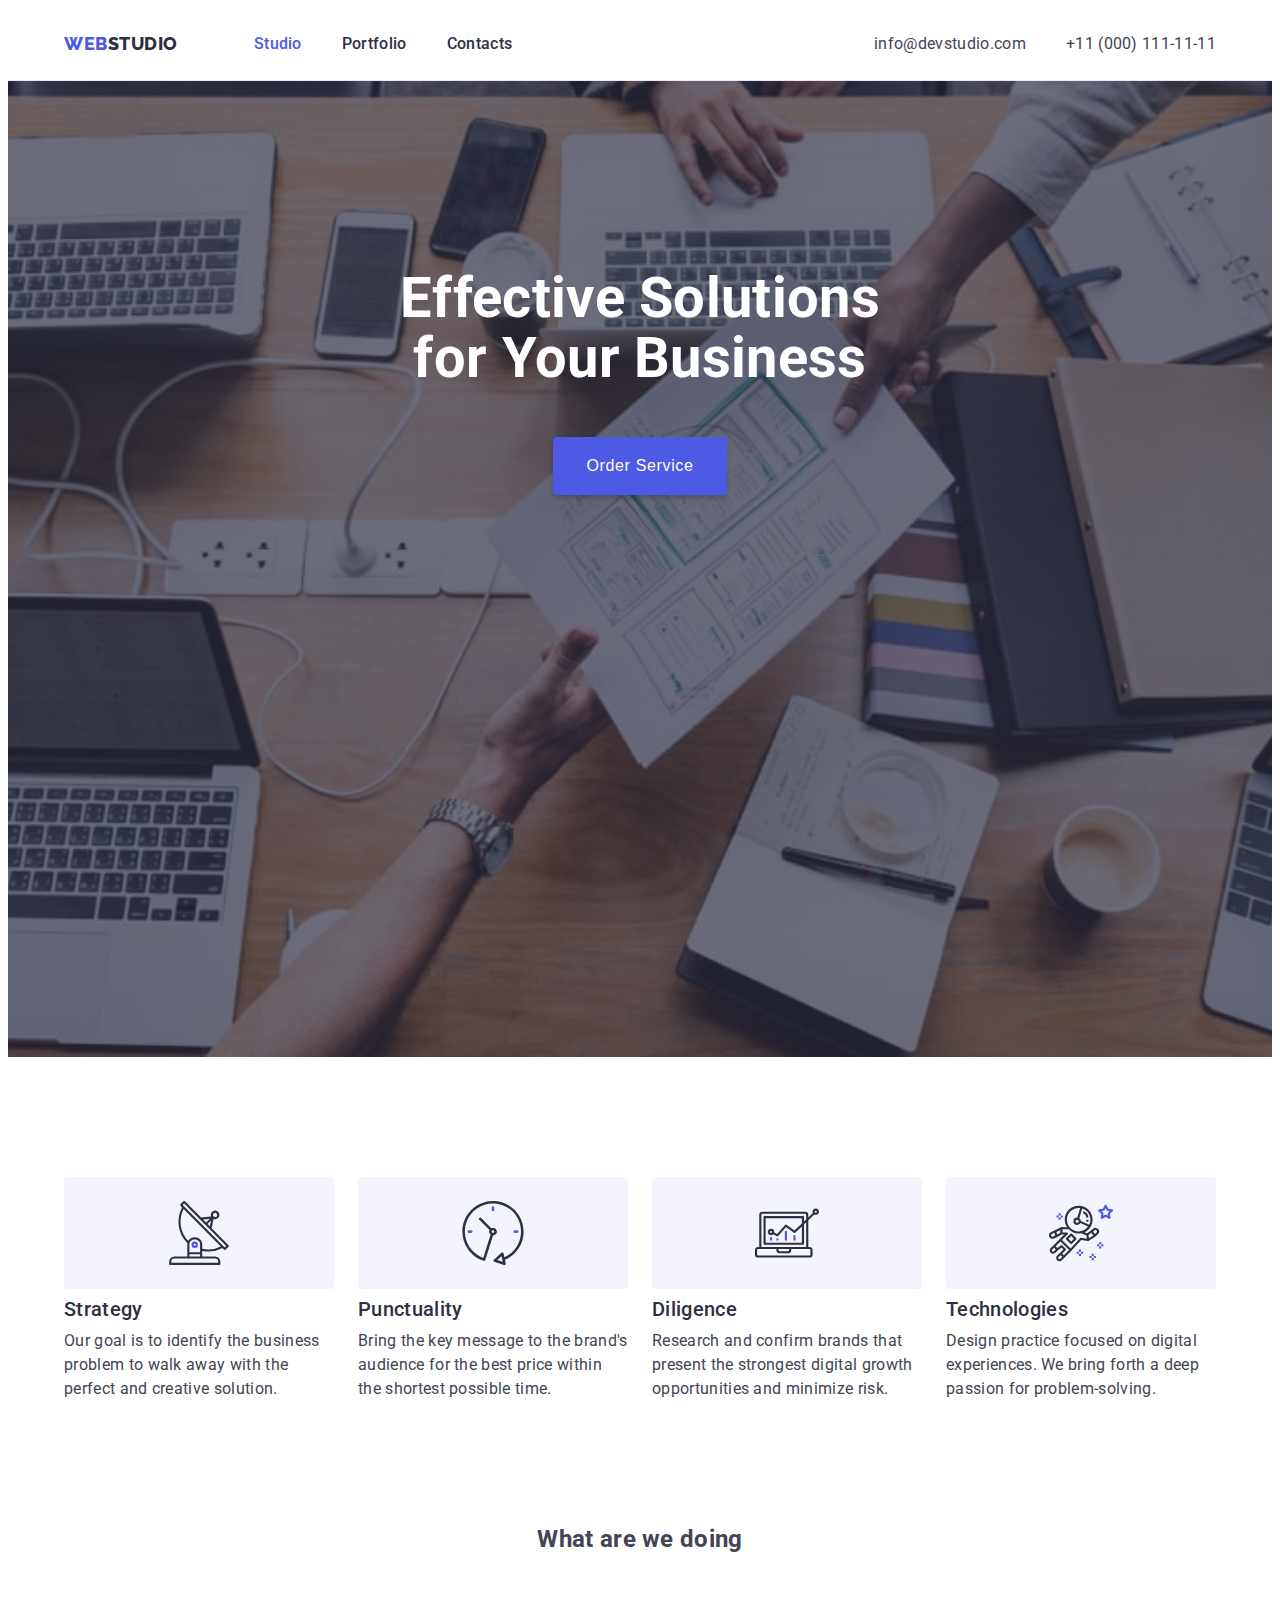
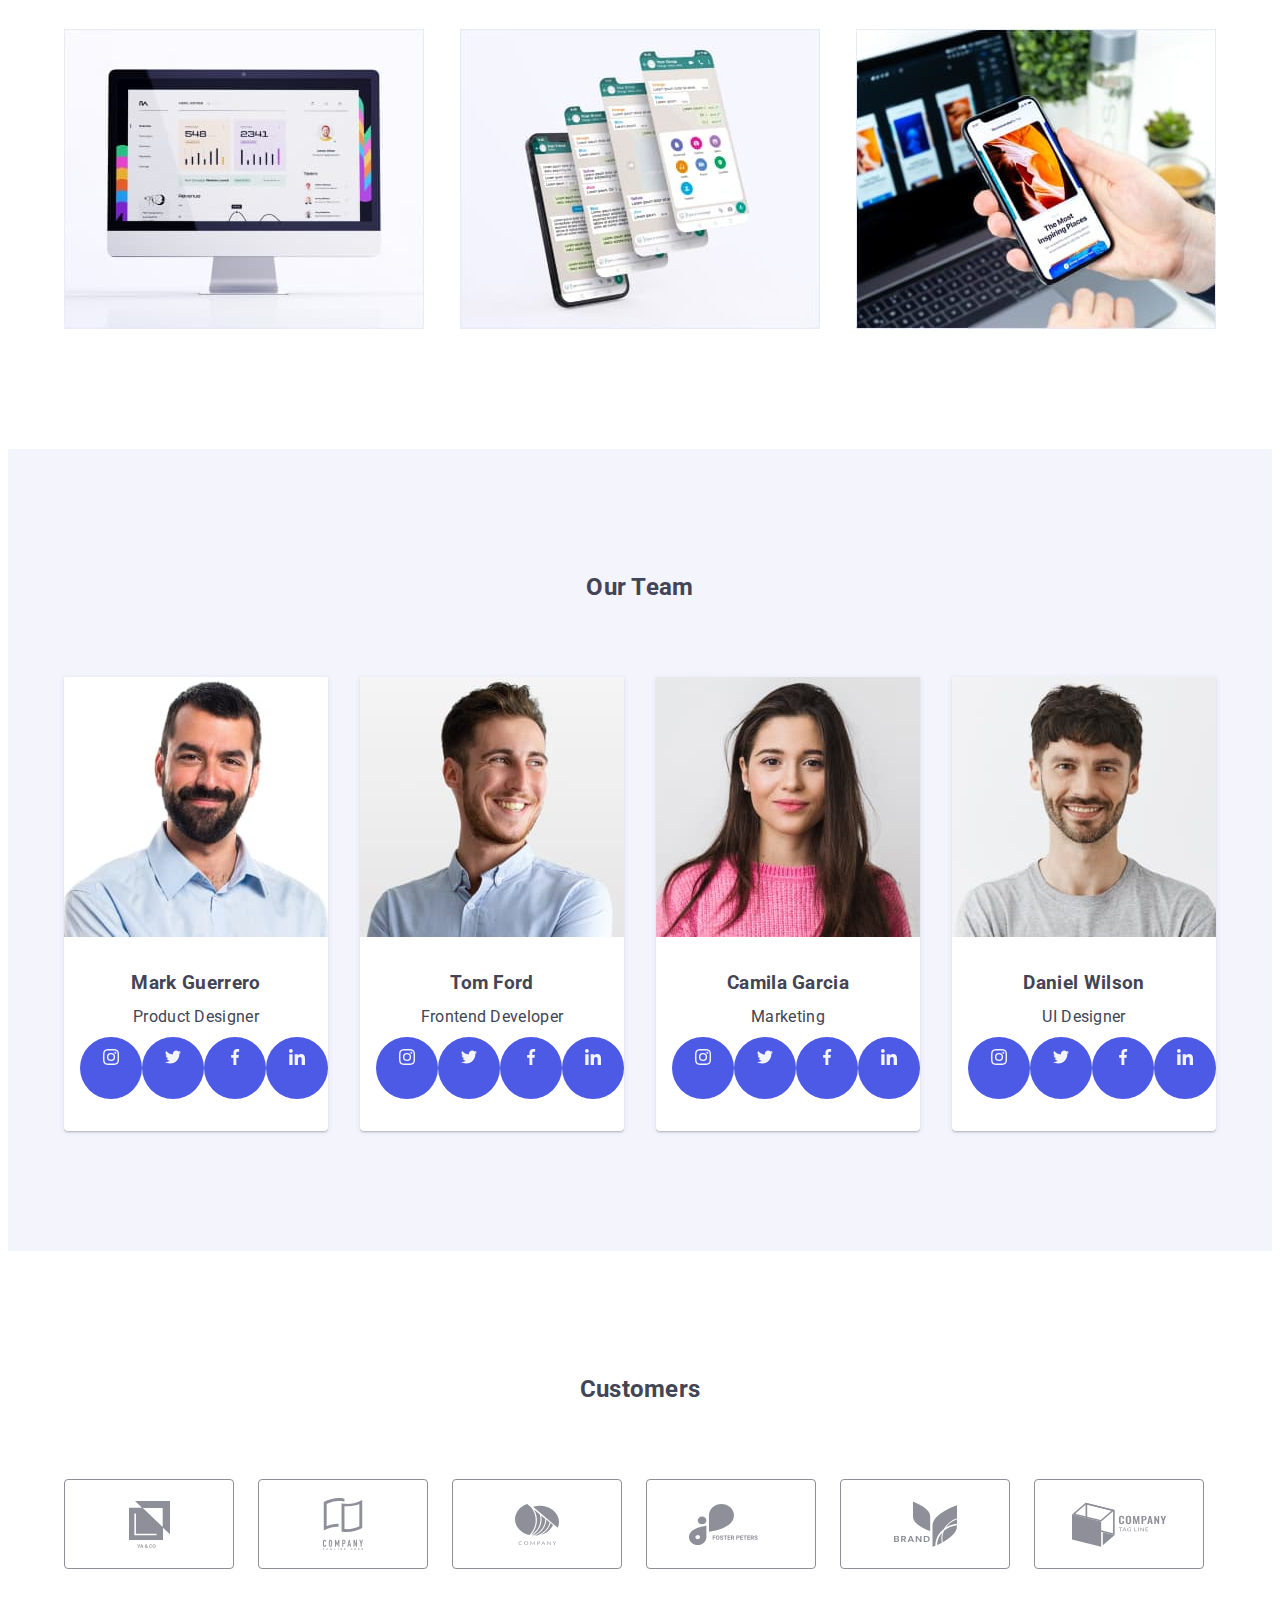
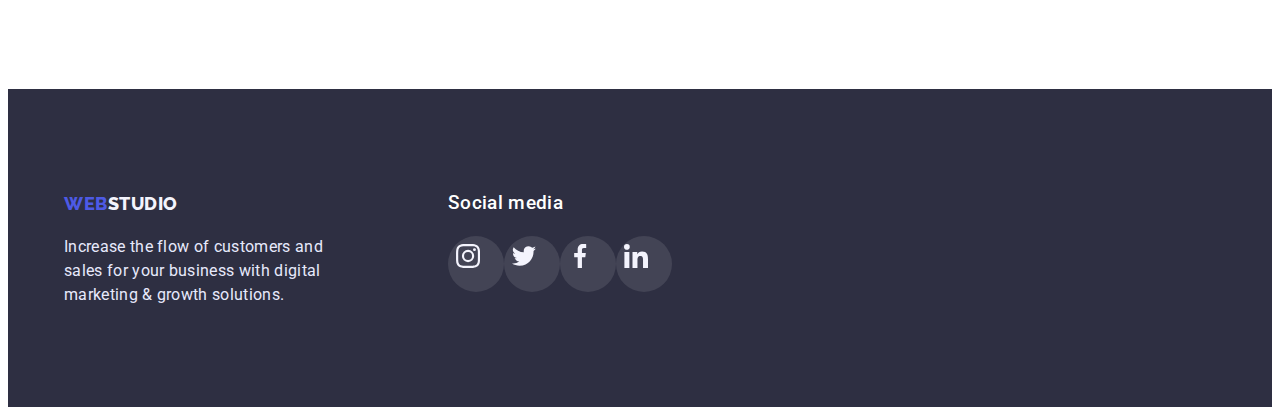
==== index.html @ d29506cb "Update index.html" ====
<!DOCTYPE html>
<html lang="en">
  <head>
    <meta charset="UTF-8" />
    <meta http-equiv="X-UA-Compatible" content="IE=edge" />
    <meta name="viewport" content="width=device-width, initial-scale=1.0" />
    <title>Document</title>
    <link rel="preconnect" href="https://fonts.googleapis.com" />
    <link rel="preconnect" href="https://fonts.gstatic.com" crossorigin />
    <link
      href="https://fonts.googleapis.com/css2?family=Raleway:wght@800&family=Roboto:wght@400;500;700&display=swap"
      rel="stylesheet"
    />
    <link
      rel="stylesheet"
      href="https://cdnjs.cloudflare.com/ajax/libs/modern-normalize/1.1.0/modern-normalize.min.css"
      integrity="sha512-wpPYUAdjBVSE4KJnH1VR1HeZfpl1ub8YT/NKx4PuQ5NmX2tKuGu6U/JRp5y+Y8XG2tV+wKQpNHVUX03MfMFn9Q=="
      crossorigin="anonymous"
      referrerpolicy="no-referrer"
    />
    <link rel="stylesheet" type="text/css" href="./css/style.css" />
  </head>
  <body>
    <!-- Top Line -->
    <header class="header">
      <div class="container">
        <nav class="header-nav">
          <a href="./index.html" class="header-logo logo link"
            ><span class="logo-accent">WEB</span>STUDIO</a
          >
          <ul class="header-list list">
            <li class="header-item">
              <a href="./index.html" class="header-link link current">Studio</a>
            </li>
            <li class="header-item">
              <a href="./portfolio.html" class="header-link link">Portfolio</a>
            </li>
            <li class="header-item">
              <a href="" class="header-link link">Contacts</a>
            </li>
          </ul>
        </nav>
        <ul class="contacts-list list">
          <li class="contacts-item">
            <a href="mailto:info@devstudio.com" class="contacts-link link"
              >info@devstudio.com</a
            >
          </li>
          <li class="contacts-item">
            <a href="tel:+110001111111" class="contacts-link link"
              >+11 (000) 111-11-11</a
            >
          </li>
        </ul>
      </div>
    </header>
    <main>
      <!-- Hero -->
      <section class="hero">
        <div class="overlay">
          <h1 class="hero-title">Effective Solutions for Your Business</h1>
          <button type="button" class="hero-btn btn">Order Service</button>
        </div>
      </section>
      <!-- Features -->
      <section class="features section">
        <div class="container">
          <h2 class="visually-hidden">Our advantages</h2>
          <ul class="features-list list">
            <li class="features-item antenna">
              <h3 class="features-title">Strategy</h3>
              <p class="features-text">
                Our goal is to identify the business problem to walk away with
                the perfect and creative solution.
              </p>
            </li>
            <li class="features-item clock">
              <h3 class="features-title">Punctuality</h3>
              <p class="features-text">
                Bring the key message to the brand's audience for the best price
                within the shortest possible time.
              </p>
            </li>
            <li class="features-item diagram">
              <h3 class="features-title">Diligence</h3>
              <p class="features-text">
                Research and confirm brands that present the strongest digital
                growth opportunities and minimize risk.
              </p>
            </li>
            <li class="features-item astronaut">
              <h3 class="features-title">Technologies</h3>
              <p class="features-text">
                Design practice focused on digital experiences. We bring forth a
                deep passion for problem-solving.
              </p>
            </li>
          </ul>
        </div>
      </section>
      <!-- Occupation -->
      <section class="occupation section">
        <div class="container">
          <h2 class="occupation-title">What are we doing</h2>
          <ul class="occupation-list list">
            <li class="occupation-item">
              <img src="./images/img1.jpg" alt="statistics" width="360" />
            </li>
            <li class="occupation-item">
              <img src="./images/img2.jpg" alt="messenger" width="360" />
            </li>
            <li class="occupation-item">
              <img src="./images/img3.jpg" alt="inspiring places" width="360" />
            </li>
          </ul>
        </div>
      </section>
      <!-- Team -->
      <section class="team section">
        <div class="container">
          <h2 class="team-title">Our Team</h2>
          <ul class="team-list list">
            <li class="team-item">
              <img src="./images/photo1.jpg" alt="man with a beard"width="264"/>
              <div class="description">
                <h3 class="team-title-name">Mark Guerrero</h3>
                <p class="team-text">Product Designer</p>
                <ul class="social-list list">
                  <li class="social-item">
                    <a href="" class="social-link link">
                      <svg class="icon-instagram" width="16px" height="16px">
                        <use href="./images/svg-sprite.svg#icon-instagram">
                        </use>
                      </svg>
                    </a>
                  </li>
                  <li class="social-item">
                    <a href="" class="social-link link">
                      <svg class="icon-twitter" width="16px" height="16px">
                        <use href="./images/svg-sprite.svg#icon-twitter">
                        </use>
                      </svg>
                    </a>
                  </li>
                  <li class="social-item">
                    <a href="" class="social-link link">
                      <svg class="icon-facebook" width="16px" height="16px">
                        <use href="./images/svg-sprite.svg#icon-facebook">
                        </use>
                      </svg>
                    </a>
                  </li>
                  <li class="social-item">
                    <a href="" class="social-link link">
                      <svg class="icon-linkedin" width="16px" height="16px">
                        <use href="./images/svg-sprite.svg#icon-linkedin">
                        </use>
                      </svg>
                    </a>
                  </li>
                </ul>
              </div>
            </li>
            <li class="team-item">
              <img src="./images/photo2.jpg" alt="man with a smile" width="264"/>
              <div class="description">
                <h3 class="team-title-name">Tom Ford</h3>
                <p class="team-text">Frontend Developer</p>
                <ul class="social-list list">
                  <li class="social-item">
                    <a href="" class="social-link link">
                      <svg class="icon-instagram" width="16px" height="16px">
                        <use href="./images/svg-sprite.svg#icon-instagram">
                        </use>
                      </svg>
                    </a>
                  </li>
                  <li class="social-item">
                    <a href="" class="social-link link">
                      <svg class="icon-twitter" width="16px" height="16px">
                        <use href="./images/svg-sprite.svg#icon-twitter">
                        </use>
                      </svg>
                    </a>
                  </li>
                  <li class="social-item">
                    <a href="" class="social-link link">
                      <svg class="icon-facebook" width="16px" height="16px">
                        <use href="./images/svg-sprite.svg#icon-facebook">
                        </use>
                      </svg>
                    </a>
                  </li>
                  <li class="social-item">
                    <a href="" class="social-link link">
                      <svg class="icon-linkedin" width="16px" height="16px">
                        <use href="./images/svg-sprite.svg#icon-linkedin">
                        </use>
                      </svg>
                    </a>
                  </li>
                </ul>
              </div>
            </li>
            <li class="team-item">
              <img src="./images/photo3.jpg" alt="girl with long hair" width="264"/>
              <div class="description">
                <h3 class="team-title-name">Camila Garcia</h3>
                <p class="team-text">Marketing</p>
                <ul class="social-list list">
                  <li class="social-item">
                    <a href="" class="social-link link">
                      <svg class="icon-instagram" width="16px" height="16px">
                        <use href="./images/svg-sprite.svg#icon-instagram">
                        </use>
                      </svg>
                    </a>
                  </li>
                  <li class="social-item">
                    <a href="" class="social-link link">
                      <svg class="icon-twitter" width="16px" height="16px">
                        <use href="./images/svg-sprite.svg#icon-twitter">
                        </use>
                      </svg>
                    </a>
                  </li>
                  <li class="social-item">
                    <a href="" class="social-link link">
                      <svg class="icon-facebook" width="16px" height="16px">
                        <use href="./images/svg-sprite.svg#icon-facebook">
                        </use>
                      </svg>
                    </a>
                  </li>
                  <li class="social-item">
                    <a href="" class="social-link link">
                      <svg class="icon-linkedin" width="16px" height="16px">
                        <use href="./images/svg-sprite.svg#icon-linkedin">
                        </use>
                      </svg>
                    </a>
                  </li>
                </ul>
              </div>
            </li>
            <li class="team-item">
              <img src="./images/photo4.jpg" alt="just a man" width="264"/>
              <div class="description">
                <h3 class="team-title-name">Daniel Wilson</h3>
                <p class="team-text">UI Designer</p>
                <ul class="social-list list">
                  <li class="social-item">
                    <a href="" class="social-link link">
                      <svg class="icon-instagram" width="16px" height="16px">
                        <use href="./images/svg-sprite.svg#icon-instagram">
                        </use>
                      </svg>
                    </a>
                  </li>
                  <li class="social-item">
                    <a href="" class="social-link link">
                      <svg class="icon-twitter" width="16px" height="16px">
                        <use href="./images/svg-sprite.svg#icon-twitter">
                        </use>
                      </svg>
                    </a>
                  </li>
                  <li class="social-item">
                    <a href="" class="social-link link">
                      <svg class="icon-facebook" width="16px" height="16px">
                        <use href="./images/svg-sprite.svg#icon-facebook">
                        </use>
                      </svg>
                    </a>
                  </li>
                  <li class="social-item">
                    <a href="" class="social-link link">
                      <svg class="icon-linkedin" width="16px" height="16px">
                        <use href="./images/svg-sprite.svg#icon-linkedin">
                        </use>
                      </svg>
                    </a>
                  </li>
                </ul>
              </div>
            </li>
          </ul>
        </div>
      </section>
      <!-- Customers -->
      <section class="customers section">
        <div class="container">
          <h2 class="customers-title">Customers</h2>
          <ul class="customers-list list">
            <li class="customers-item client-logo-one"><a href=""></a></li>
            <li class="customers-item client-logo-two"><a href=""></a></li>
            <li class="customers-item client-logo-three"><a href=""></a></li>
            <li class="customers-item client-logo-four"><a href=""></a></li>
            <li class="customers-item client-logo-five"><a href=""></a></li>
            <li class="customers-item client-logo-six"><a href=""></a></li>
          </ul>
        </div>
      </section>
    </main>
    <!-- Footer -->
    <footer class="footer">
      <div class="container">
        <div class="short-description">
          <a href="./index.html" class="footer-logo logo link">
            <span class="logo-accent">WEB</span>STUDIO</a>
          <p class="footer-text">
          Increase the flow of customers and sales for your business with digital
          marketing & growth solutions.
          </p>
        </div>
        <div class="social-network">
          <h3 class="social-title">Social media</h3>
          <ul class="social-list list">
            <li class="social-item">
              <a href="" class="social-link link">
                <svg class="icon-instagram icon" width="24" height="24">
                  <use href="./images/svg-sprite.svg#icon-instagram">
                  </use>
                </svg>
              </a>
            </li>
            <li class="social-item">
              <a href="" class="social-link link">
                <svg class="icon-twitter icon" width="24" height="24">
                  <use href="./images/svg-sprite.svg#icon-twitter">
                  </use>
                </svg>
              </a>
            </li>
            <li class="social-item">
              <a href="" class="social-link link">
                <svg class="icon-facebook icon" width="24" height="24">
                  <use href="./images/svg-sprite.svg#icon-facebook">
                  </use>
                </svg>
              </a>
            </li>
            <li class="social-item">
              <a href="" class="social-link link">
                <svg class="icon-linkedin icon" width="24" height="24">
                  <use href="./images/svg-sprite.svg#icon-linkedin">
                  </use>
                </svg>
              </a>
            </li>
          </ul>
        </div>
      </div>
    </footer>
  </body>
</html>
---- css/style.css ----
/* основной цвет текста #434455 */
/* цвет заголовков #2E2F42 */
/* цвет акцент #4D5AE5 */
:root {
  --primary-text-color: #434455;
  --title-text-color: #2e2f42;
  --accent-color: #4d5ae5;
}
body {
  background-color: #ffffff;
  color: var(--primary-text-color);

  font-family: "Roboto", sans-serif;
  font-weight: 400;
  font-size: 16px;
  line-height: 1.5;
  letter-spacing: 0.02em;
}
.container {
  width: 1152px;

  margin-right: auto;
  margin-left: auto;

  padding-right: 12px;
  padding-left: 12px;

  /* outline: 3px solid green; */
}
.list {
  margin: 0;
  padding: 0;
  
  list-style: none;
}
.link {
  text-decoration: none;
}
.logo {
  font-family: "Raleway", cursive;
  font-weight: 800;
  font-size: 18px;
  letter-spacing: 0.03em;
}
.btn {
  display: inline-block;
  border: 1px solid transparent;
  cursor: pointer;

  font-weight: 500;
  font-size: 16px;
  line-height: 1.5;
  letter-spacing: 0.04em;  
}
.section {
  padding-top: 120px;
  padding-bottom: 120px;
}

/* ----- Top Line ----- */

.header {
  border-bottom: 1px solid #E7E9FC;
}
.header .container {
  display: flex;
  align-items: center;
}
.header-nav {
  display: flex;
  align-items: center;
}
.header-logo {
  margin-right: 76px;
  
  color: var(--title-text-color);
  line-height: 1.33;
}
.logo-accent {
  color: var(--accent-color);
}
.header-list {
  display: flex;
}
.header-item:not(:last-child) {
  margin-right: 40px;
}
.header-link {
  display: block;
  padding-top: 24px;
  padding-bottom: 24px;

  color: var(--title-text-color);
  font-weight: 500;
  font-size: 16px;
  line-height: 1.5;
}
.header-link:hover,
.header-link:focus,
.header-link.current {
  color: var(--accent-color);
}
.contacts-list {
  display: flex;
  margin-left: auto;
}
.contacts-item + .contacts-item {
  margin-left: 40px;
}
.contacts-link {
  display: block;

  color: var(--primary-text-color);
}
.contacts-link:hover,
.contacts-link:focus {
  color: var(--accent-color);
}

/* ----- Hero ----- */

.hero {
  text-align: center;
}
.overlay {
  max-width: 1440px;
  height: 600px;
  margin-right: auto;
  margin-left: auto;
  padding-top: 188px;
  padding-bottom: 188px;

  background-image: linear-gradient(
  to right,
  rgba(46, 47, 66, 0.7),
  rgba(46, 47, 66, 0.7)),
  url("../images/hero-background.jpg");
  background-repeat: no-repeat;
  background-position: center;
  background-size: cover;
  background-color: grey;
}
.hero-title {
  width: 494px;
  margin-top: 0;
  margin-bottom: 48px;
  margin-right: auto;
  margin-left: auto;

  color: #ffffff;
  font-weight: 700;
  font-size: 56px;
  line-height: 1.07;
}
.hero-btn {
  background-color: var(--accent-color);
  color: #ffffff;

  padding: 16px 32px;

  border-radius: 4px;
  box-shadow: 0px 4px 4px rgba(0, 0, 0, 0.15);
}

/* ----- Features ----- */

.features {
  padding-bottom: 0px;
}
.visually-hidden {
  position: absolute;
  width: 1px;
  height: 1px;
  margin: -1px;
  border: 0;
  padding: 0;

  white-space: nowrap;
  clip-path: inset(100%);
  clip: rect(0 0 0 0);
  overflow: hidden;
}
.features-list {
  display: flex;
}
.features-item {
  width: calc(100% / 4);
  margin-right: 24px;
}
.features-item::before {
  display: block;
  content: "";
  height: 112px;
  margin-bottom: 8px;

  background-repeat: no-repeat;
  background-position: center;
  background-size: 64px;
  background-color: #F4F4FD;

  border-radius: 4px;
}
.antenna::before {
  background-image: url("../images/antenna.svg");
}
.clock::before {
  background-image: url("../images/clock.svg");
}
.diagram::before {
  background-image: url("../images/diagram.svg");
}
.astronaut::before {
  background-image: url("../images/astronaut.svg");
}
.features-item:last-child {
  margin-right: 0;
}
.features-title {
  margin-top: 0;
  margin-bottom: 8px;
  
  color: var(--title-text-color);
  font-weight: 500;
  font-size: 20px;
  line-height: 1.2;
}
.features-text {
  margin: 0;
}

/* ----- Occupation ----- */

.occupation {
  text-align: center;
}
.occupation-title {
  margin-top: 0;
  margin-bottom: 72px;
}
.occupation-list {
  display: flex;
  justify-content: space-between;
}
.occupation-item img {
  display: block;
}

/* ----- Team ----- */

.team {
  background-color: #f4f4fd;
  text-align: center;
}
.team-title {
  margin-top: 0;
  margin-bottom: 72px;
}
.team-list {
  display: flex;
  justify-content: space-between;
}
.team-item {
  width: 264px;

  box-shadow: 0px 1px 6px rgba(46, 47, 66, 0.08),
    0px 1px 1px rgba(46, 47, 66, 0.16),
    0px 2px 1px rgba(46, 47, 66, 0.08);
  border-radius: 0px 0px 4px 4px;
  
  background-color: #fff;
}
.team-item .description {
  padding: 32px 16px;
}
.team img {
  display: block;
}
.team-title-name {
  margin-top: 0;
  margin-bottom: 8px;
}
.team-text {
  margin-top: 0;
  margin-bottom: 8px;
}
.social-list {
  display: flex;
  justify-content: space-between;
}
.social-link {
  display: block;
  width: 40px;
  height: 40px;
  padding: 10px;

  border: 1px solid transparent;
  border-radius: 50%;

  background-color: var(--accent-color);
}

/* ----- Customers ----- */

.customers {
  text-align: center;
}
.customers-title {
  margin-top: 0;
  margin-bottom: 72px;
}
.customers-list {
  display: flex;
  gap: 24px;
}
.customers-item {
}
.customers-item::before {
  display: block;
  content: "";
  width: 168px;
  height: 88px;

  background-repeat: no-repeat;
  background-position: center;

  border: 1px solid #8E8F99;
  border-radius: 4px;
}
.client-logo-one::before{
  background-image: url("../images/client1.svg");
}
.client-logo-two::before{
  background-image: url("../images/client2.svg");
}
.client-logo-three::before{
  background-image: url("../images/client3.svg");
}
.client-logo-four::before{
  background-image: url("../images/client4.svg");
}
.client-logo-five::before{
  background-image: url("../images/client5.svg");
}
.client-logo-six::before{
  background-image: url("../images/client6.svg");
}

/* ----- Footer ----- */

.footer {
  padding-top: 100px;
  padding-bottom: 100px;
  
  background-color: var(--title-text-color);
}
.footer .container {
  display: flex;
}
.short-description {
  margin-right: 120px;
}
.footer-logo {
  display: inline-block;
  margin-bottom: 16px;

  color: #f4f4fd;
  line-height: 1.67;
}
.footer-text {
  width: 264px;
  margin: 0;

  color: #e7e9fc;
}
.social-network {
  width: 208px;
}
.social-title {
  margin-top: 0;

  color: #ffffff;
  font-weight: 500;
}
.social-network .social-link {
  padding: 7px;

  background-color: rgba(255, 255, 255, 0.1);
}

/* +++++ Porfolio Style +++++ */

/* ----- Projects ----- */

.projects {
  padding-top: 96px;
  padding-bottom: 120px;
}
.projects-filter-list {
  display: flex;
  justify-content: center;
  margin-bottom: 72px;
}
.projects-item + .projects-item {
  margin-left: 24px;
}
.projects-btn {
  padding: 12px 24px;

  border: 1px solid #e7e9fc;
  border-radius: 4px;
  
  background-color: #e7e9fc;
  color: var(--accent-color);
}
.projects-btn:hover,
.projects-btn:focus {
  background-color: var(--accent-color);
  color: #ffffff;
}
.projects-list {
  display: flex;
  flex-wrap: wrap;
}
.projects-card-item {
  display: block;
  width: calc((100% - 48px) / 3);
  margin-right: 24px;
  margin-bottom: 48px;
}
.projects-card-item:nth-child(3n) {
  margin-right: 0;
}
.projects-card-item:nth-last-child(-n+3) {
  margin-bottom: 0;
}
.projects-card-item .description {
  padding-top: 32px;
  padding-left: 16px;
  padding-bottom: 32px;

  border-left: 1px solid #E7E9FC;
  border-right: 1px solid #E7E9FC;
  border-bottom: 1px solid #E7E9FC;
}
.projects-link {
  color: var(--title-text-color);
}
.projects-link > img {
  display: block;
}
.projects-title {
  margin-top: 0;
  margin-bottom: 8px;
}
.projects-text {
  margin-top: 0;
  margin-bottom: 0;

  color: var(--primary-text-color);
}
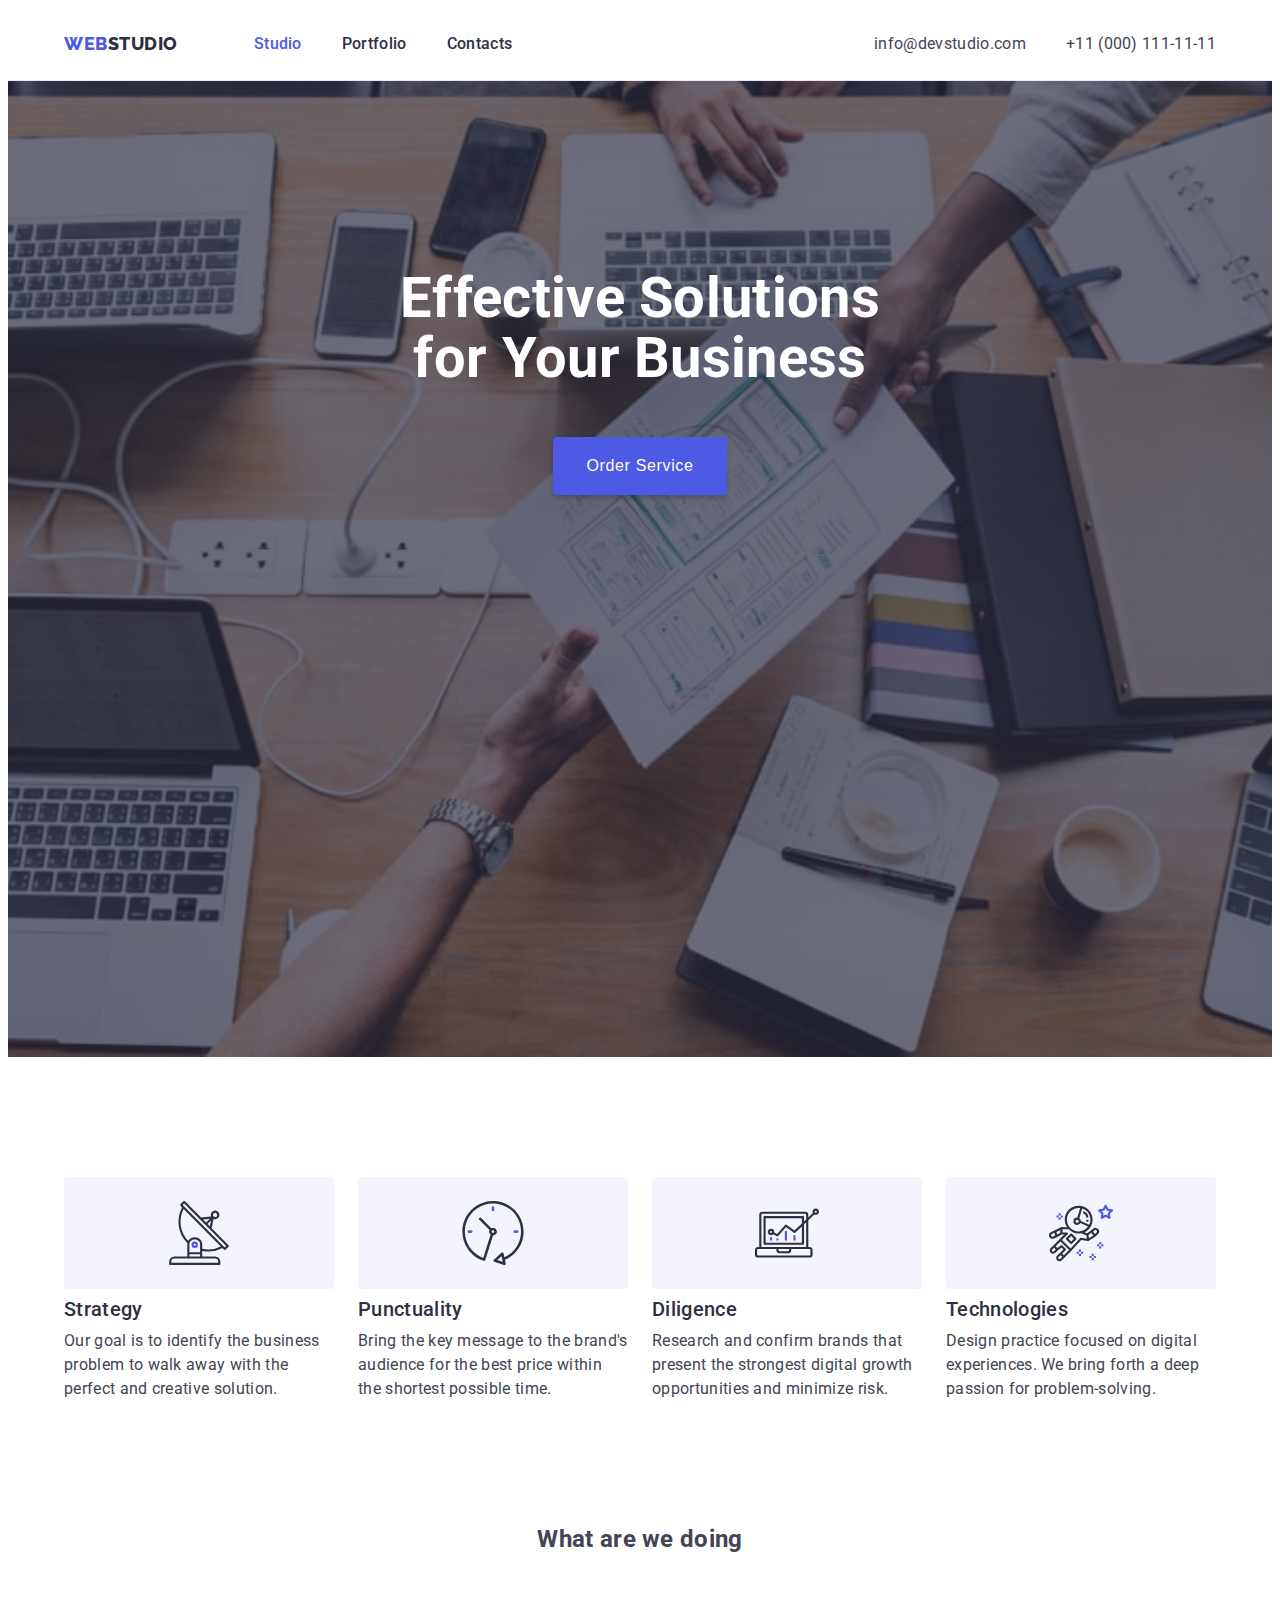
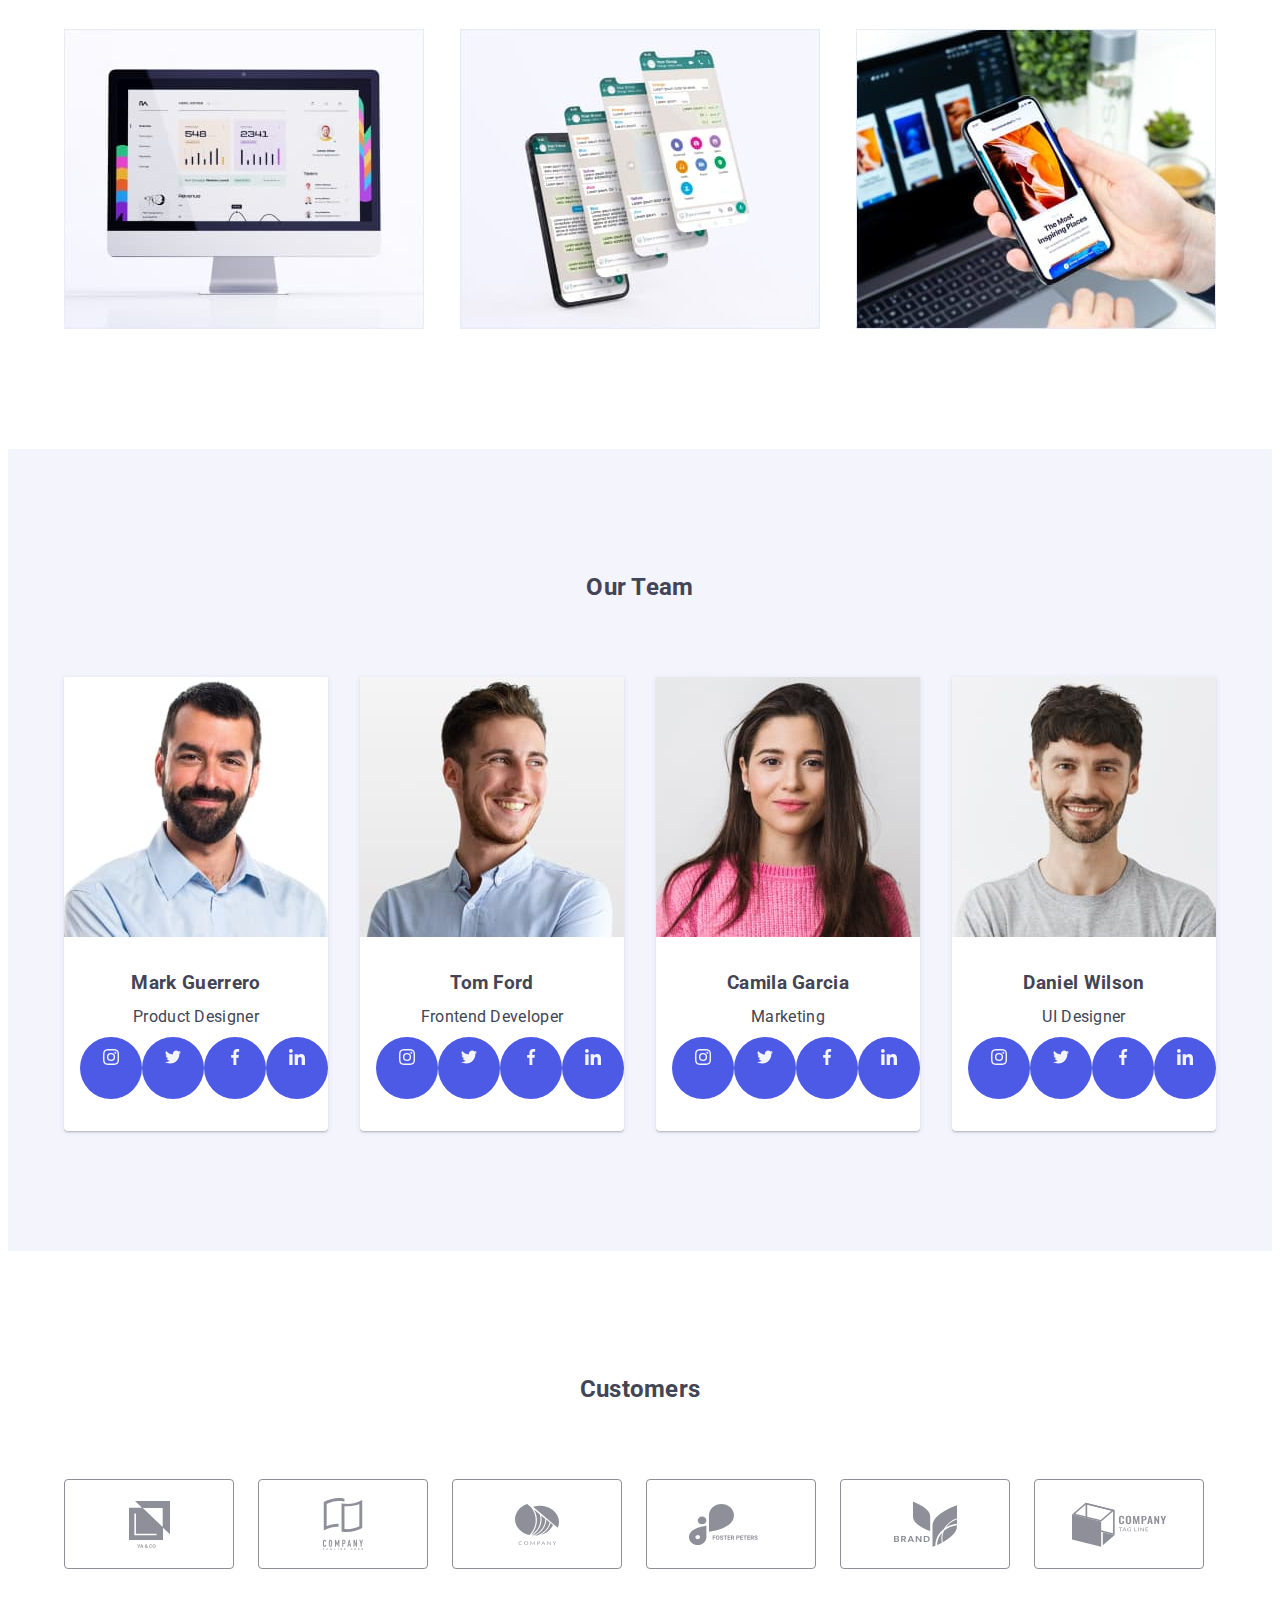
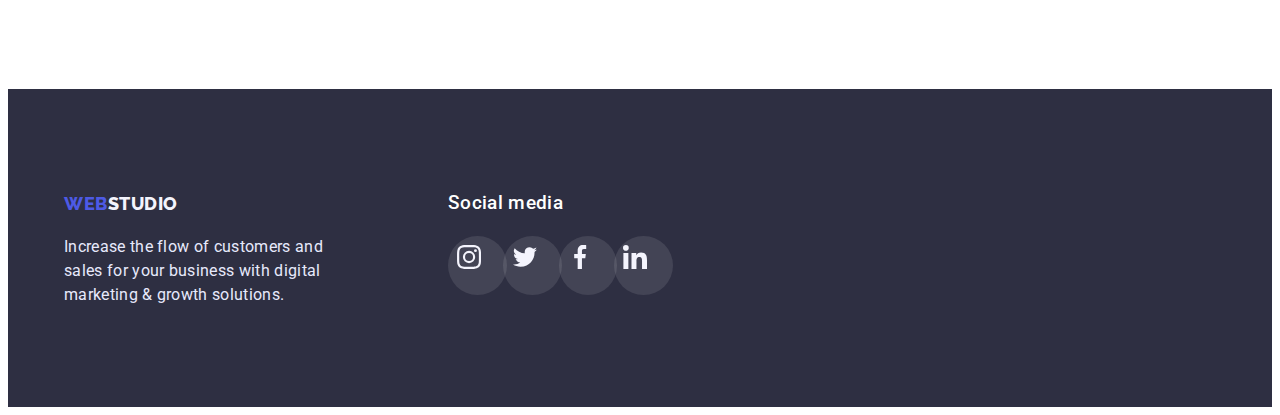
==== commit b6119bc2: "1" ====
--- a/index.html
+++ b/index.html
@@ -128,7 +128,7 @@
                 <ul class="social-list list">
                   <li class="social-item">
                     <a href="" class="social-link link">
-                      <svg class="icon-instagram" width="16px" height="16px">
+                      <svg class="icon-instagram" width="16" height="16">
                         <use href="./images/svg-sprite.svg#icon-instagram">
                         </use>
                       </svg>
@@ -136,7 +136,7 @@
                   </li>
                   <li class="social-item">
                     <a href="" class="social-link link">
-                      <svg class="icon-twitter" width="16px" height="16px">
+                      <svg class="icon-twitter" width="16" height="16">
                         <use href="./images/svg-sprite.svg#icon-twitter">
                         </use>
                       </svg>
@@ -144,7 +144,7 @@
                   </li>
                   <li class="social-item">
                     <a href="" class="social-link link">
-                      <svg class="icon-facebook" width="16px" height="16px">
+                      <svg class="icon-facebook" width="16" height="16">
                         <use href="./images/svg-sprite.svg#icon-facebook">
                         </use>
                       </svg>
@@ -152,7 +152,7 @@
                   </li>
                   <li class="social-item">
                     <a href="" class="social-link link">
-                      <svg class="icon-linkedin" width="16px" height="16px">
+                      <svg class="icon-linkedin" width="16" height="16">
                         <use href="./images/svg-sprite.svg#icon-linkedin">
                         </use>
                       </svg>
@@ -169,7 +169,7 @@
                 <ul class="social-list list">
                   <li class="social-item">
                     <a href="" class="social-link link">
-                      <svg class="icon-instagram" width="16px" height="16px">
+                      <svg class="icon-instagram" width="16" height="16">
                         <use href="./images/svg-sprite.svg#icon-instagram">
                         </use>
                       </svg>
@@ -177,7 +177,7 @@
                   </li>
                   <li class="social-item">
                     <a href="" class="social-link link">
-                      <svg class="icon-twitter" width="16px" height="16px">
+                      <svg class="icon-twitter" width="16" height="16">
                         <use href="./images/svg-sprite.svg#icon-twitter">
                         </use>
                       </svg>
@@ -185,7 +185,7 @@
                   </li>
                   <li class="social-item">
                     <a href="" class="social-link link">
-                      <svg class="icon-facebook" width="16px" height="16px">
+                      <svg class="icon-facebook" width="16" height="16">
                         <use href="./images/svg-sprite.svg#icon-facebook">
                         </use>
                       </svg>
@@ -193,7 +193,7 @@
                   </li>
                   <li class="social-item">
                     <a href="" class="social-link link">
-                      <svg class="icon-linkedin" width="16px" height="16px">
+                      <svg class="icon-linkedin" width="16" height="16">
                         <use href="./images/svg-sprite.svg#icon-linkedin">
                         </use>
                       </svg>
@@ -210,7 +210,7 @@
                 <ul class="social-list list">
                   <li class="social-item">
                     <a href="" class="social-link link">
-                      <svg class="icon-instagram" width="16px" height="16px">
+                      <svg class="icon-instagram" width="16" height="16">
                         <use href="./images/svg-sprite.svg#icon-instagram">
                         </use>
                       </svg>
@@ -218,7 +218,7 @@
                   </li>
                   <li class="social-item">
                     <a href="" class="social-link link">
-                      <svg class="icon-twitter" width="16px" height="16px">
+                      <svg class="icon-twitter" width="16" height="16">
                         <use href="./images/svg-sprite.svg#icon-twitter">
                         </use>
                       </svg>
@@ -226,7 +226,7 @@
                   </li>
                   <li class="social-item">
                     <a href="" class="social-link link">
-                      <svg class="icon-facebook" width="16px" height="16px">
+                      <svg class="icon-facebook" width="16" height="16">
                         <use href="./images/svg-sprite.svg#icon-facebook">
                         </use>
                       </svg>
@@ -234,7 +234,7 @@
                   </li>
                   <li class="social-item">
                     <a href="" class="social-link link">
-                      <svg class="icon-linkedin" width="16px" height="16px">
+                      <svg class="icon-linkedin" width="16" height="16">
                         <use href="./images/svg-sprite.svg#icon-linkedin">
                         </use>
                       </svg>
@@ -251,7 +251,7 @@
                 <ul class="social-list list">
                   <li class="social-item">
                     <a href="" class="social-link link">
-                      <svg class="icon-instagram" width="16px" height="16px">
+                      <svg class="icon-instagram" width="16" height="16">
                         <use href="./images/svg-sprite.svg#icon-instagram">
                         </use>
                       </svg>
@@ -259,7 +259,7 @@
                   </li>
                   <li class="social-item">
                     <a href="" class="social-link link">
-                      <svg class="icon-twitter" width="16px" height="16px">
+                      <svg class="icon-twitter" width="16" height="16">
                         <use href="./images/svg-sprite.svg#icon-twitter">
                         </use>
                       </svg>
@@ -267,7 +267,7 @@
                   </li>
                   <li class="social-item">
                     <a href="" class="social-link link">
-                      <svg class="icon-facebook" width="16px" height="16px">
+                      <svg class="icon-facebook" width="16" height="16">
                         <use href="./images/svg-sprite.svg#icon-facebook">
                         </use>
                       </svg>
@@ -275,7 +275,7 @@
                   </li>
                   <li class="social-item">
                     <a href="" class="social-link link">
-                      <svg class="icon-linkedin" width="16px" height="16px">
+                      <svg class="icon-linkedin" width="16" height="16">
                         <use href="./images/svg-sprite.svg#icon-linkedin">
                         </use>
                       </svg>
--- a/css/style.css
+++ b/css/style.css
@@ -382,7 +382,7 @@
   font-weight: 500;
 }
 .social-network .social-link {
-  padding: 7px;
+  padding: 20%;
 
   background-color: rgba(255, 255, 255, 0.1);
 }
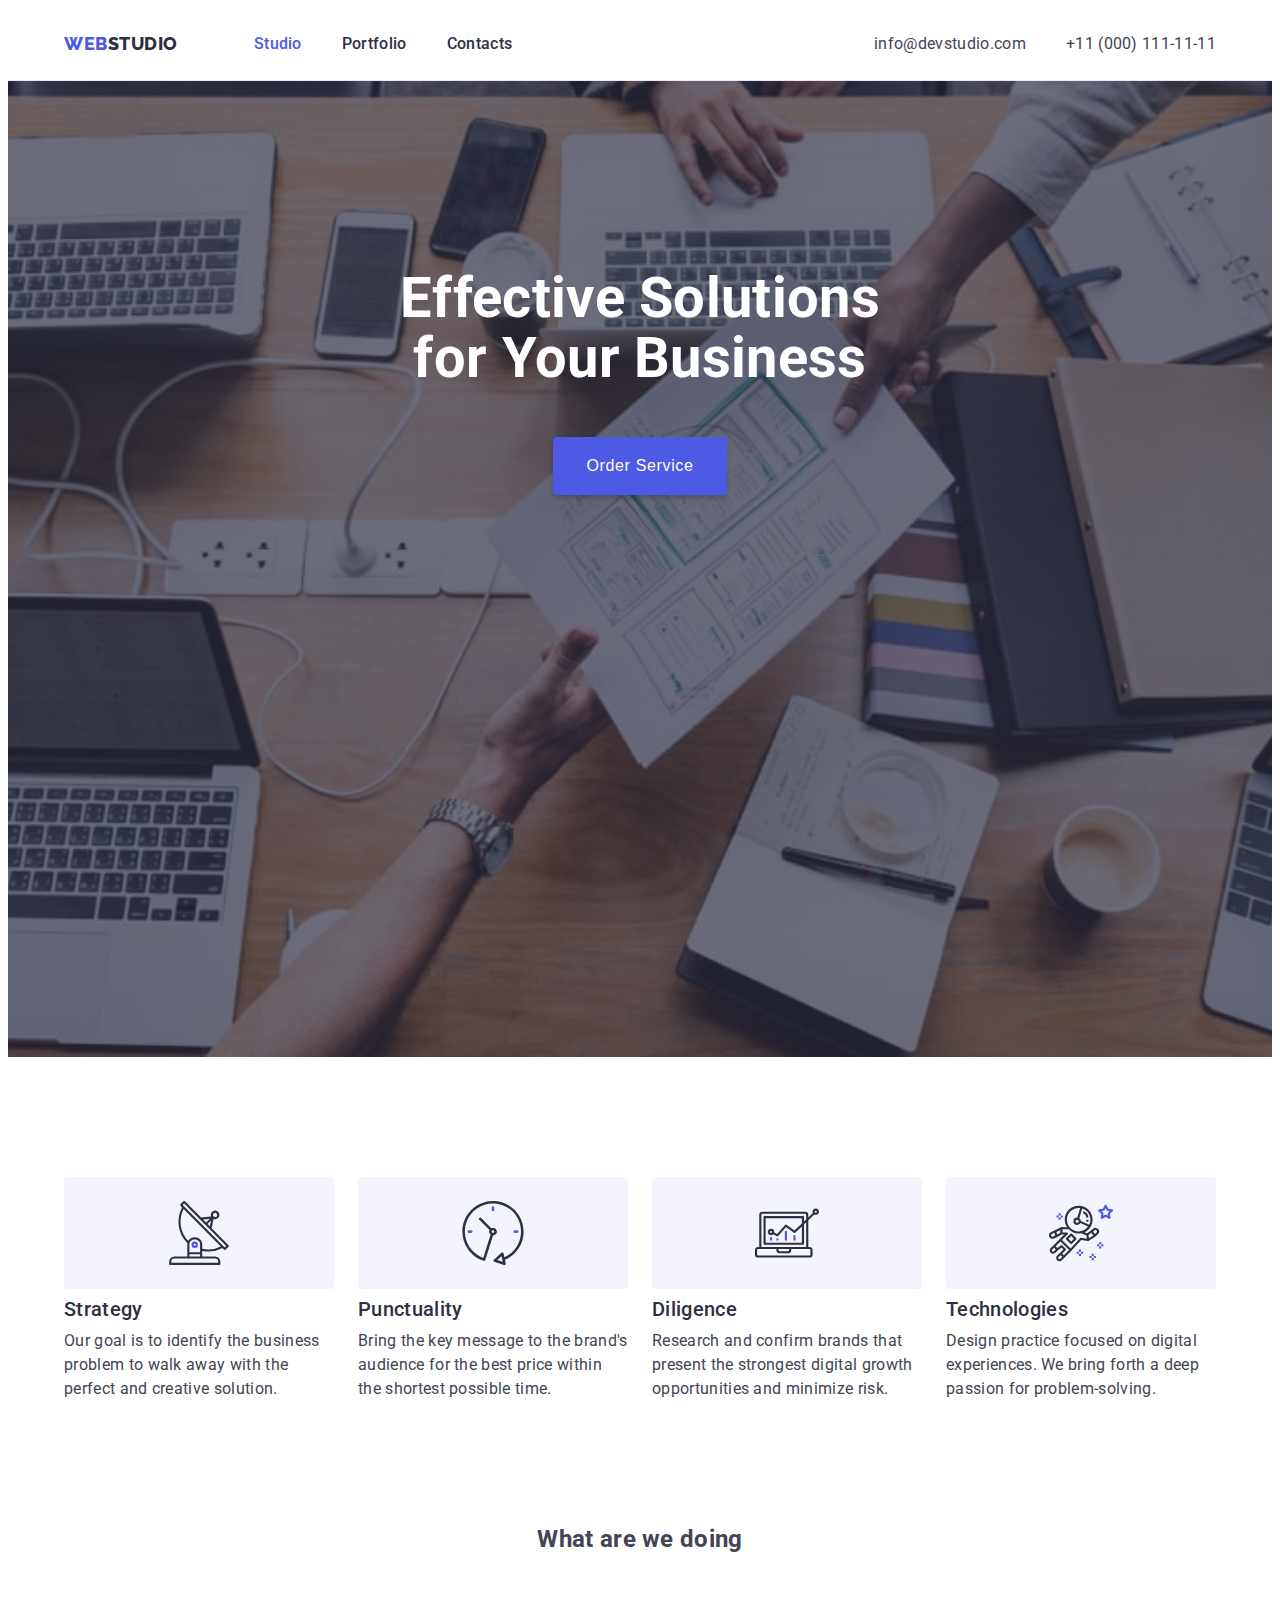
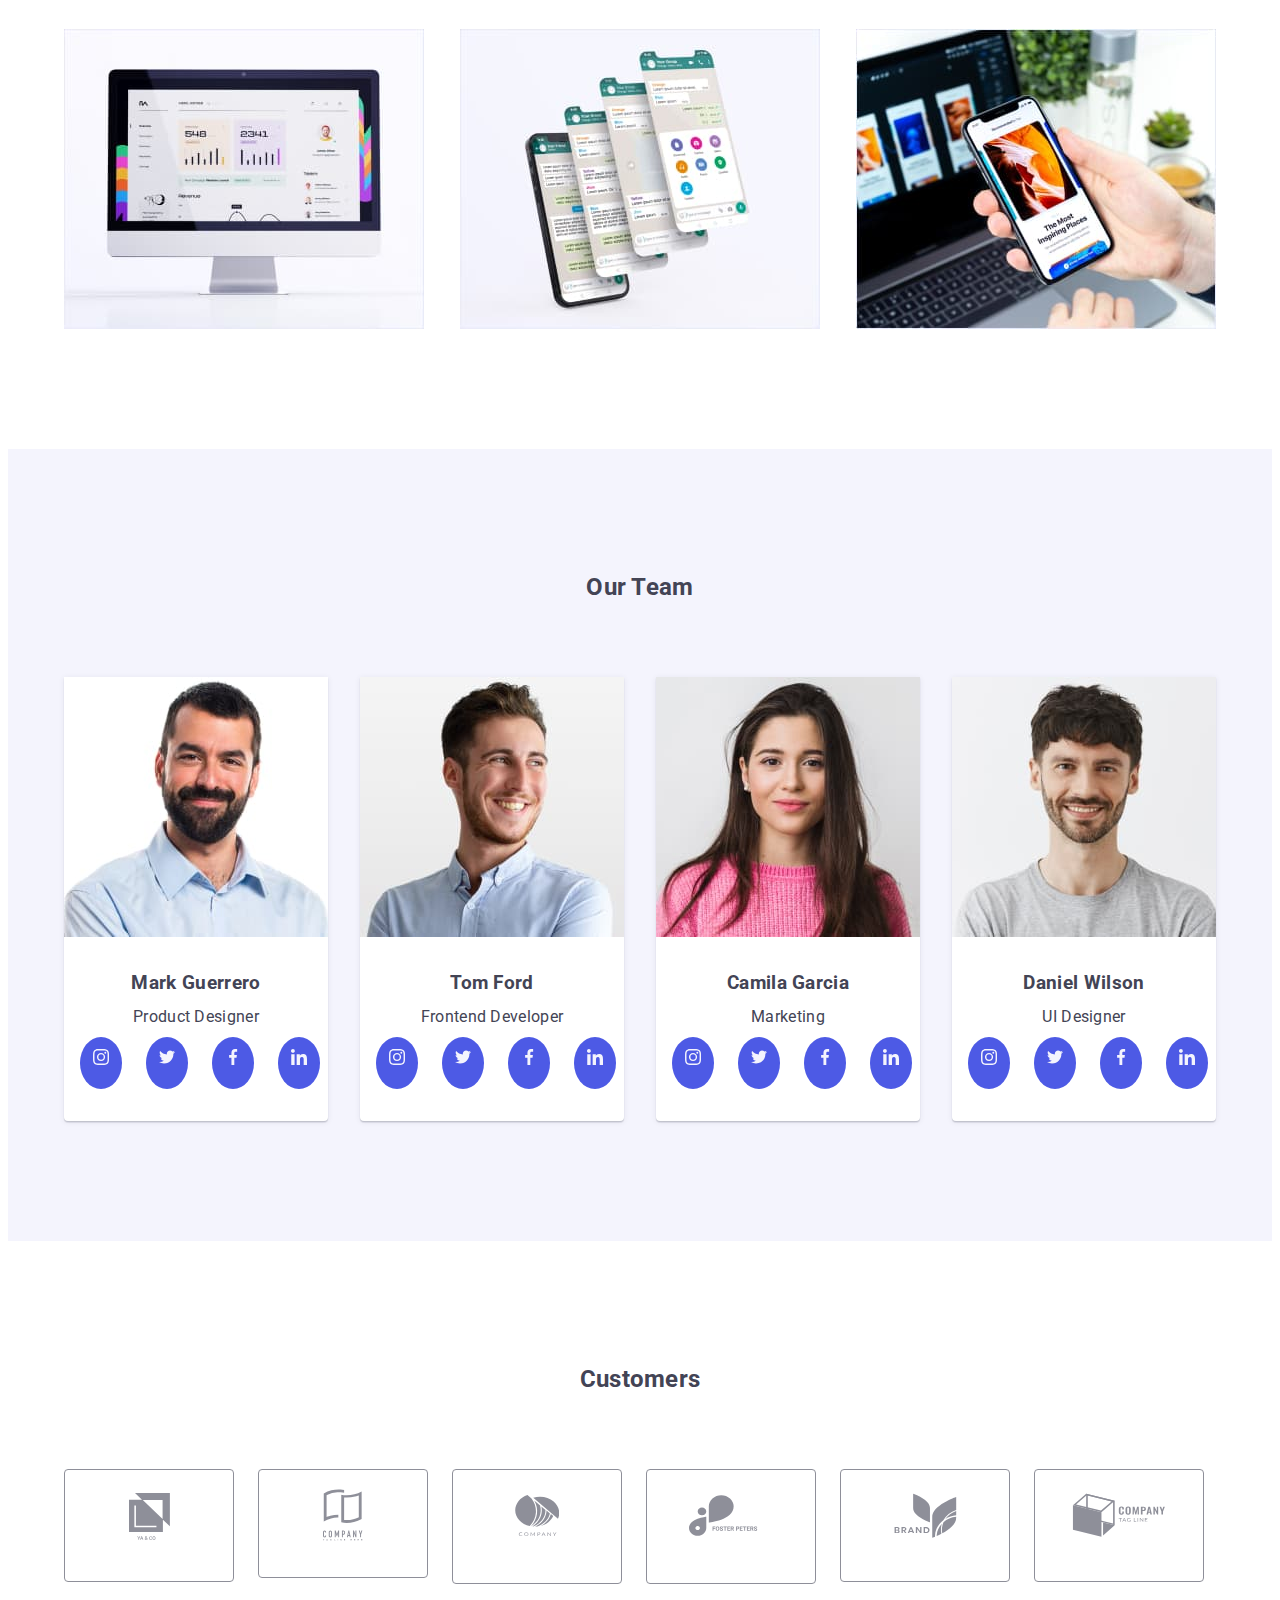
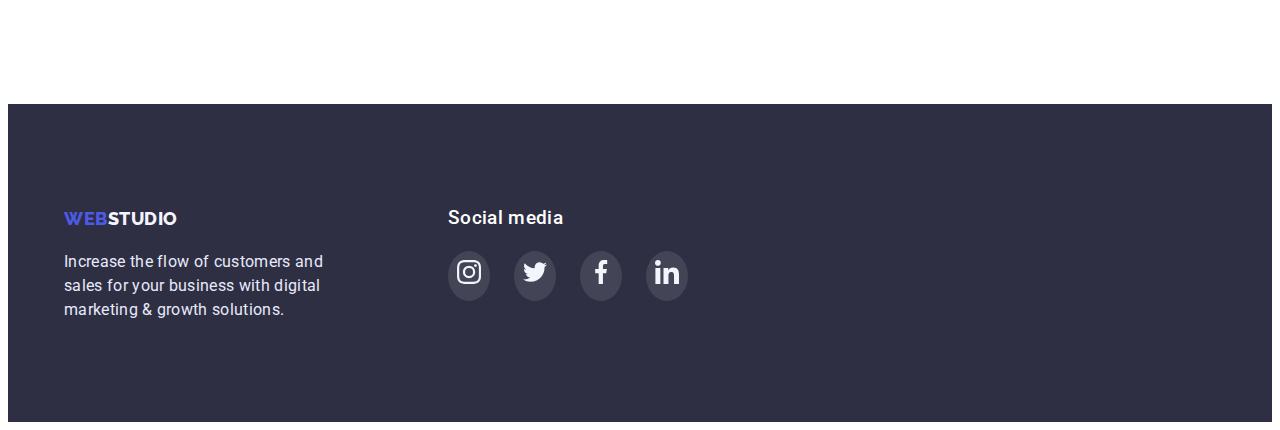
==== commit fbb60fee: "1" ====
--- a/index.html
+++ b/index.html
@@ -292,12 +292,48 @@
         <div class="container">
           <h2 class="customers-title">Customers</h2>
           <ul class="customers-list list">
-            <li class="customers-item client-logo-one"><a href=""></a></li>
-            <li class="customers-item client-logo-two"><a href=""></a></li>
-            <li class="customers-item client-logo-three"><a href=""></a></li>
-            <li class="customers-item client-logo-four"><a href=""></a></li>
-            <li class="customers-item client-logo-five"><a href=""></a></li>
-            <li class="customers-item client-logo-six"><a href=""></a></li>
+            <li class="customers-item">
+              <a class="customers-link logo-one link" href="">
+                <svg width="41" height="47">
+                  <use href="./images/svg-sprite.svg#icon-client1"></use>
+                </svg>
+              </a>
+            </li>
+            <li class="customers-item">
+              <a class="customers-link logo-two link" href="">
+                <svg width="40" height="52">
+                  <use href="./images/svg-sprite.svg#icon-client2"></use>
+                </svg>
+              </a>
+            </li>
+            <li class="customers-item">
+              <a class="customers-link logo-three link" href="">
+                <svg width="44" height="41">
+                  <use href="./images/svg-sprite.svg#icon-client3"></use>
+                </svg>
+              </a>
+            </li>
+            <li class="customers-item">
+              <a class="customers-link logo-four link" href="">
+                <svg width="84" height="41">
+                  <use href="./images/svg-sprite.svg#icon-client4"></use>
+                </svg>
+              </a>
+            </li>
+            <li class="customers-item">
+              <a class="customers-link logo-five link" href="">
+                <svg width="63" height="45">
+                  <use href="./images/svg-sprite.svg#icon-client5"></use>
+                </svg>
+              </a>
+            </li>
+            <li class="customers-item">
+              <a class="customers-link logo-six link" href="">
+                <svg width="94" height="44">
+                  <use href="./images/svg-sprite.svg#icon-client6"></use>
+                </svg>
+              </a>
+            </li>
           </ul>
         </div>
       </section>
--- a/css/style.css
+++ b/css/style.css
@@ -285,13 +285,13 @@
 }
 .social-list {
   display: flex;
-  justify-content: space-between;
+  gap: 24px;
 }
 .social-link {
   display: block;
   width: 40px;
   height: 40px;
-  padding: 10px;
+  padding-top: 10px;
 
   border: 1px solid transparent;
   border-radius: 50%;
@@ -312,37 +312,26 @@
   display: flex;
   gap: 24px;
 }
-.customers-item {
-}
-.customers-item::before {
-  display: block;
-  content: "";
+.customers-link {
+  display: block;
   width: 168px;
   height: 88px;
-
-  background-repeat: no-repeat;
-  background-position: center;
+  /* padding-top: 23px; */
 
   border: 1px solid #8E8F99;
   border-radius: 4px;
 }
-.client-logo-one::before{
-  background-image: url("../images/client1.svg");
-}
-.client-logo-two::before{
-  background-image: url("../images/client2.svg");
-}
-.client-logo-three::before{
-  background-image: url("../images/client3.svg");
-}
-.client-logo-four::before{
-  background-image: url("../images/client4.svg");
-}
-.client-logo-five::before{
-  background-image: url("../images/client5.svg");
-}
-.client-logo-six::before{
-  background-image: url("../images/client6.svg");
+.customers-link.logo-one,
+.customers-link.logo-five,
+.customers-link.logo-six {
+  padding-top: 23px;
+}
+.customers-link.logo-two {
+  padding-top: 19px;
+}
+.customers-link.logo-three,
+.customers-link.logo-four {
+  padding-top: 25px;
 }
 
 /* ----- Footer ----- */
@@ -381,8 +370,11 @@
   color: #ffffff;
   font-weight: 500;
 }
+.social-list {
+  text-align: center;
+}
 .social-network .social-link {
-  padding: 20%;
+  padding-top: 8px;
 
   background-color: rgba(255, 255, 255, 0.1);
 }
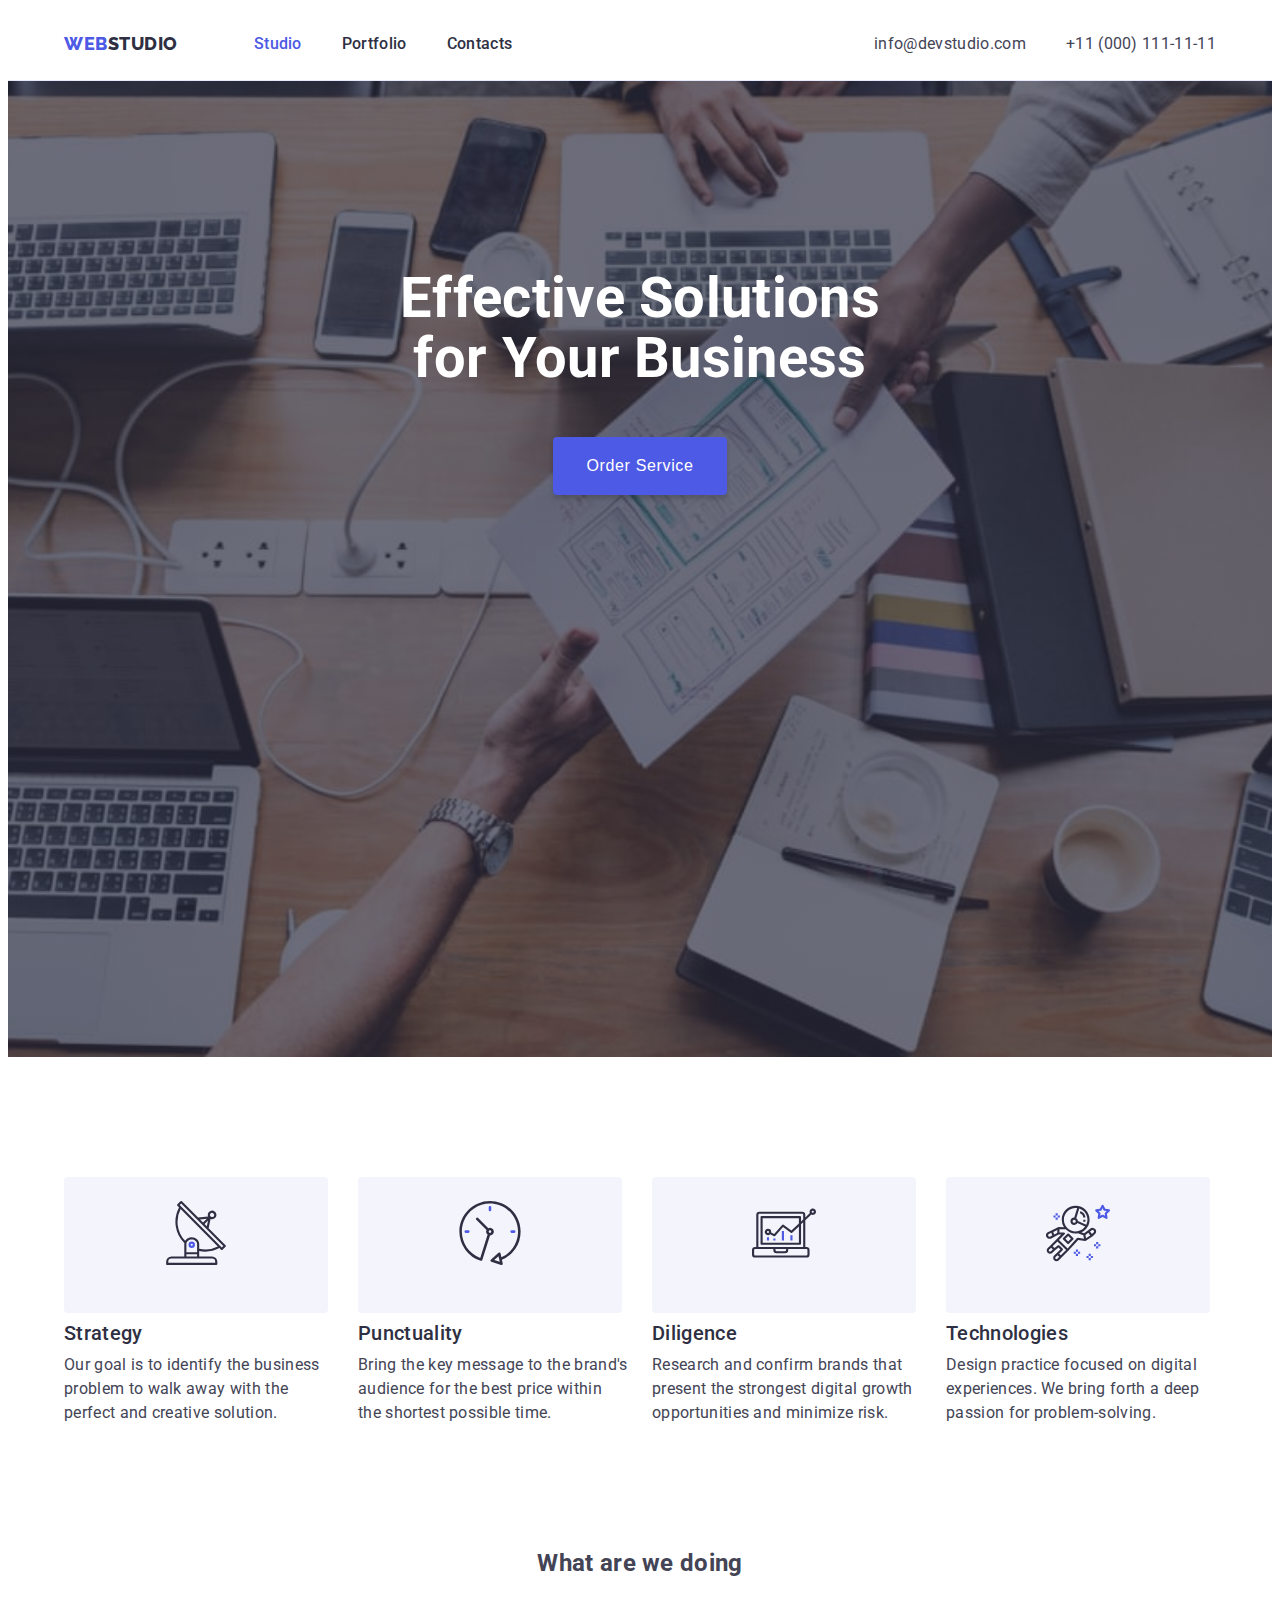
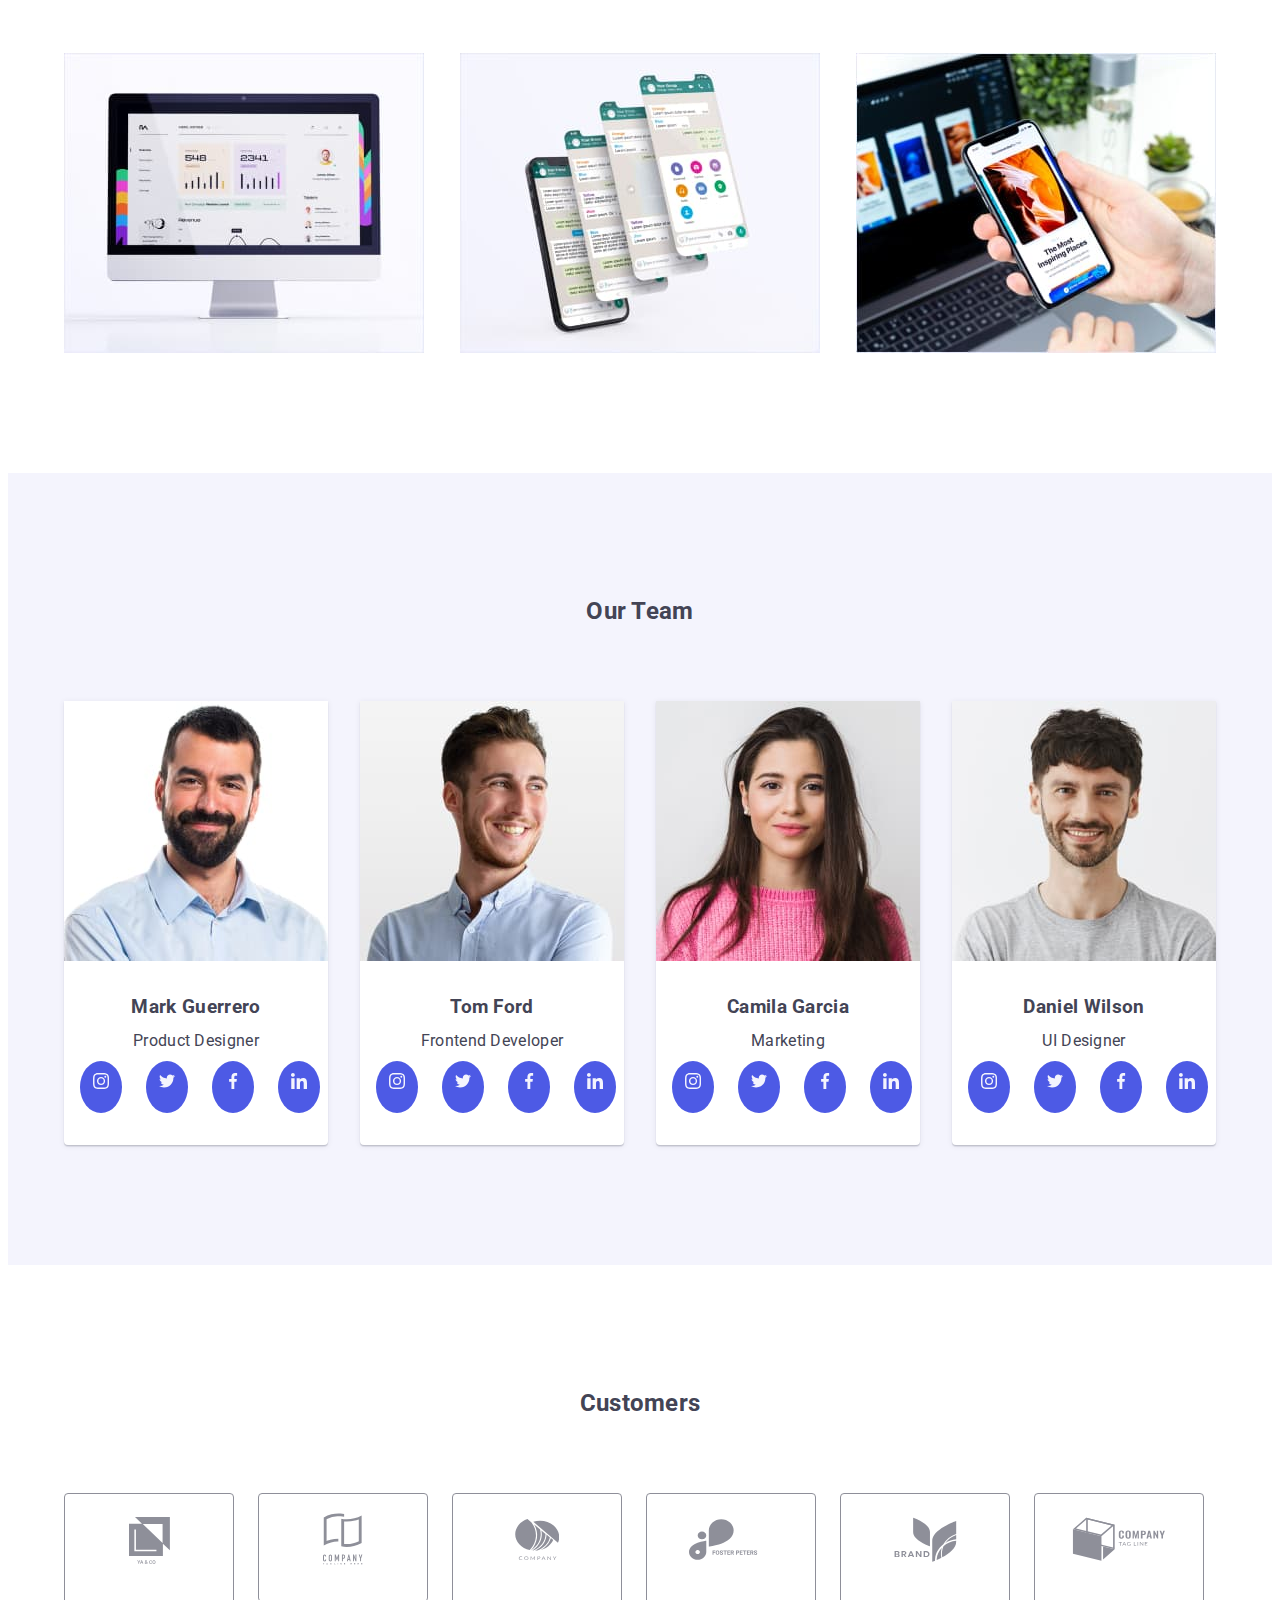
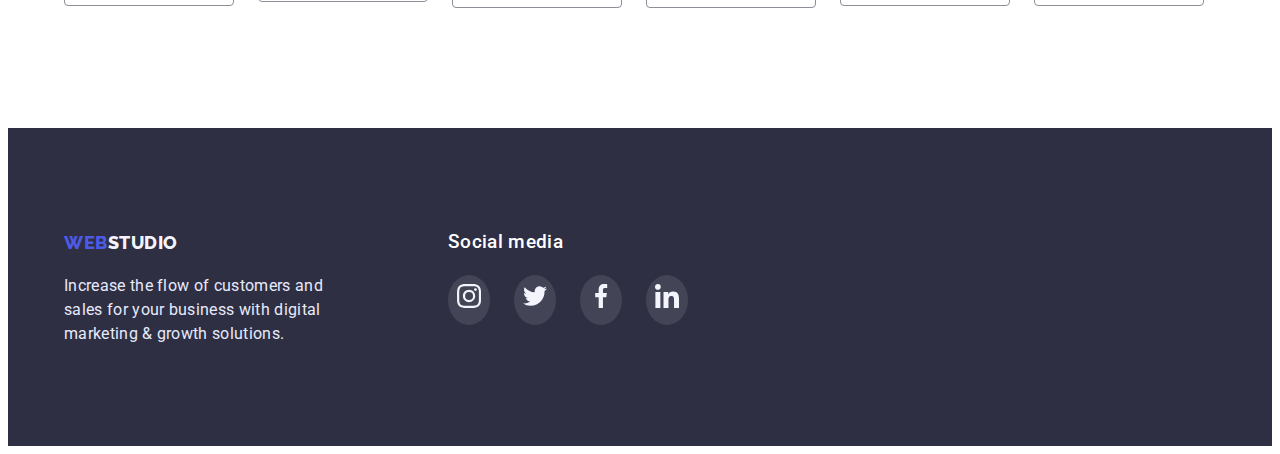
==== commit 2a8cf348: "1" ====
--- a/index.html
+++ b/index.html
@@ -67,28 +67,48 @@
         <div class="container">
           <h2 class="visually-hidden">Our advantages</h2>
           <ul class="features-list list">
-            <li class="features-item antenna">
+            <li class="features-item">
+              <a href="" class="features-link">
+                <svg width="64" height="64">
+                  <use href="./images/icons.svg#icon-antenna"></use>
+                </svg>
+              </a>
               <h3 class="features-title">Strategy</h3>
               <p class="features-text">
                 Our goal is to identify the business problem to walk away with
                 the perfect and creative solution.
               </p>
             </li>
-            <li class="features-item clock">
+            <li class="features-item">
+              <a href="" class="features-link">
+                <svg width="64" height="64">
+                  <use href="./images/icons.svg#icon-clock"></use>
+                </svg>
+              </a>
               <h3 class="features-title">Punctuality</h3>
               <p class="features-text">
                 Bring the key message to the brand's audience for the best price
                 within the shortest possible time.
               </p>
             </li>
-            <li class="features-item diagram">
+            <li class="features-item">
+              <a href="" class="features-link">
+                <svg width="64" height="64">
+                  <use href="./images/icons.svg#icon-diagram"></use>
+                </svg>
+              </a>
               <h3 class="features-title">Diligence</h3>
               <p class="features-text">
                 Research and confirm brands that present the strongest digital
                 growth opportunities and minimize risk.
               </p>
             </li>
-            <li class="features-item astronaut">
+            <li class="features-item">
+              <a href="" class="features-link">
+                <svg width="64" height="64">
+                  <use href="./images/icons.svg#icon-astronaut"></use>
+                </svg>
+              </a>
               <h3 class="features-title">Technologies</h3>
               <p class="features-text">
                 Design practice focused on digital experiences. We bring forth a
@@ -129,7 +149,7 @@
                   <li class="social-item">
                     <a href="" class="social-link link">
                       <svg class="icon-instagram" width="16" height="16">
-                        <use href="./images/svg-sprite.svg#icon-instagram">
+                        <use href="./images/icons.svg#icon-instagram">
                         </use>
                       </svg>
                     </a>
@@ -137,7 +157,7 @@
                   <li class="social-item">
                     <a href="" class="social-link link">
                       <svg class="icon-twitter" width="16" height="16">
-                        <use href="./images/svg-sprite.svg#icon-twitter">
+                        <use href="./images/icons.svg#icon-twitter">
                         </use>
                       </svg>
                     </a>
@@ -145,7 +165,7 @@
                   <li class="social-item">
                     <a href="" class="social-link link">
                       <svg class="icon-facebook" width="16" height="16">
-                        <use href="./images/svg-sprite.svg#icon-facebook">
+                        <use href="./images/icons.svg#icon-facebook">
                         </use>
                       </svg>
                     </a>
@@ -153,7 +173,7 @@
                   <li class="social-item">
                     <a href="" class="social-link link">
                       <svg class="icon-linkedin" width="16" height="16">
-                        <use href="./images/svg-sprite.svg#icon-linkedin">
+                        <use href="./images/icons.svg#icon-linkedin">
                         </use>
                       </svg>
                     </a>
@@ -170,7 +190,7 @@
                   <li class="social-item">
                     <a href="" class="social-link link">
                       <svg class="icon-instagram" width="16" height="16">
-                        <use href="./images/svg-sprite.svg#icon-instagram">
+                        <use href="./images/icons.svg#icon-instagram">
                         </use>
                       </svg>
                     </a>
@@ -178,7 +198,7 @@
                   <li class="social-item">
                     <a href="" class="social-link link">
                       <svg class="icon-twitter" width="16" height="16">
-                        <use href="./images/svg-sprite.svg#icon-twitter">
+                        <use href="./images/icons.svg#icon-twitter">
                         </use>
                       </svg>
                     </a>
@@ -186,7 +206,7 @@
                   <li class="social-item">
                     <a href="" class="social-link link">
                       <svg class="icon-facebook" width="16" height="16">
-                        <use href="./images/svg-sprite.svg#icon-facebook">
+                        <use href="./images/icons.svg#icon-facebook">
                         </use>
                       </svg>
                     </a>
@@ -194,7 +214,7 @@
                   <li class="social-item">
                     <a href="" class="social-link link">
                       <svg class="icon-linkedin" width="16" height="16">
-                        <use href="./images/svg-sprite.svg#icon-linkedin">
+                        <use href="./images/icons.svg#icon-linkedin">
                         </use>
                       </svg>
                     </a>
@@ -211,7 +231,7 @@
                   <li class="social-item">
                     <a href="" class="social-link link">
                       <svg class="icon-instagram" width="16" height="16">
-                        <use href="./images/svg-sprite.svg#icon-instagram">
+                        <use href="./images/icons.svg#icon-instagram">
                         </use>
                       </svg>
                     </a>
@@ -219,7 +239,7 @@
                   <li class="social-item">
                     <a href="" class="social-link link">
                       <svg class="icon-twitter" width="16" height="16">
-                        <use href="./images/svg-sprite.svg#icon-twitter">
+                        <use href="./images/icons.svg#icon-twitter">
                         </use>
                       </svg>
                     </a>
@@ -227,7 +247,7 @@
                   <li class="social-item">
                     <a href="" class="social-link link">
                       <svg class="icon-facebook" width="16" height="16">
-                        <use href="./images/svg-sprite.svg#icon-facebook">
+                        <use href="./images/icons.svg#icon-facebook">
                         </use>
                       </svg>
                     </a>
@@ -235,7 +255,7 @@
                   <li class="social-item">
                     <a href="" class="social-link link">
                       <svg class="icon-linkedin" width="16" height="16">
-                        <use href="./images/svg-sprite.svg#icon-linkedin">
+                        <use href="./images/icons.svg#icon-linkedin">
                         </use>
                       </svg>
                     </a>
@@ -252,7 +272,7 @@
                   <li class="social-item">
                     <a href="" class="social-link link">
                       <svg class="icon-instagram" width="16" height="16">
-                        <use href="./images/svg-sprite.svg#icon-instagram">
+                        <use href="./images/icons.svg#icon-instagram">
                         </use>
                       </svg>
                     </a>
@@ -260,7 +280,7 @@
                   <li class="social-item">
                     <a href="" class="social-link link">
                       <svg class="icon-twitter" width="16" height="16">
-                        <use href="./images/svg-sprite.svg#icon-twitter">
+                        <use href="./images/icons.svg#icon-twitter">
                         </use>
                       </svg>
                     </a>
@@ -268,7 +288,7 @@
                   <li class="social-item">
                     <a href="" class="social-link link">
                       <svg class="icon-facebook" width="16" height="16">
-                        <use href="./images/svg-sprite.svg#icon-facebook">
+                        <use href="./images/icons.svg#icon-facebook">
                         </use>
                       </svg>
                     </a>
@@ -276,7 +296,7 @@
                   <li class="social-item">
                     <a href="" class="social-link link">
                       <svg class="icon-linkedin" width="16" height="16">
-                        <use href="./images/svg-sprite.svg#icon-linkedin">
+                        <use href="./images/icons.svg#icon-linkedin">
                         </use>
                       </svg>
                     </a>
@@ -295,42 +315,42 @@
             <li class="customers-item">
               <a class="customers-link logo-one link" href="">
                 <svg width="41" height="47">
-                  <use href="./images/svg-sprite.svg#icon-client1"></use>
+                  <use href="./images/icons.svg#icon-client1"></use>
                 </svg>
               </a>
             </li>
             <li class="customers-item">
               <a class="customers-link logo-two link" href="">
                 <svg width="40" height="52">
-                  <use href="./images/svg-sprite.svg#icon-client2"></use>
+                  <use href="./images/icons.svg#icon-client2"></use>
                 </svg>
               </a>
             </li>
             <li class="customers-item">
               <a class="customers-link logo-three link" href="">
                 <svg width="44" height="41">
-                  <use href="./images/svg-sprite.svg#icon-client3"></use>
+                  <use href="./images/icons.svg#icon-client3"></use>
                 </svg>
               </a>
             </li>
             <li class="customers-item">
               <a class="customers-link logo-four link" href="">
                 <svg width="84" height="41">
-                  <use href="./images/svg-sprite.svg#icon-client4"></use>
+                  <use href="./images/icons.svg#icon-client4"></use>
                 </svg>
               </a>
             </li>
             <li class="customers-item">
               <a class="customers-link logo-five link" href="">
                 <svg width="63" height="45">
-                  <use href="./images/svg-sprite.svg#icon-client5"></use>
+                  <use href="./images/icons.svg#icon-client5"></use>
                 </svg>
               </a>
             </li>
             <li class="customers-item">
               <a class="customers-link logo-six link" href="">
                 <svg width="94" height="44">
-                  <use href="./images/svg-sprite.svg#icon-client6"></use>
+                  <use href="./images/icons.svg#icon-client6"></use>
                 </svg>
               </a>
             </li>
@@ -355,7 +375,7 @@
             <li class="social-item">
               <a href="" class="social-link link">
                 <svg class="icon-instagram icon" width="24" height="24">
-                  <use href="./images/svg-sprite.svg#icon-instagram">
+                  <use href="./images/icons.svg#icon-instagram">
                   </use>
                 </svg>
               </a>
@@ -363,7 +383,7 @@
             <li class="social-item">
               <a href="" class="social-link link">
                 <svg class="icon-twitter icon" width="24" height="24">
-                  <use href="./images/svg-sprite.svg#icon-twitter">
+                  <use href="./images/icons.svg#icon-twitter">
                   </use>
                 </svg>
               </a>
@@ -371,7 +391,7 @@
             <li class="social-item">
               <a href="" class="social-link link">
                 <svg class="icon-facebook icon" width="24" height="24">
-                  <use href="./images/svg-sprite.svg#icon-facebook">
+                  <use href="./images/icons.svg#icon-facebook">
                   </use>
                 </svg>
               </a>
@@ -379,7 +399,7 @@
             <li class="social-item">
               <a href="" class="social-link link">
                 <svg class="icon-linkedin icon" width="24" height="24">
-                  <use href="./images/svg-sprite.svg#icon-linkedin">
+                  <use href="./images/icons.svg#icon-linkedin">
                   </use>
                 </svg>
               </a>
--- a/css/style.css
+++ b/css/style.css
@@ -182,38 +182,22 @@
 }
 .features-list {
   display: flex;
+  gap: 24px;
 }
 .features-item {
   width: calc(100% / 4);
-  margin-right: 24px;
-}
-.features-item::before {
-  display: block;
-  content: "";
+}
+.features-link {
+  display: block;
+  width: 264px;
   height: 112px;
+  padding-top: 24px;
   margin-bottom: 8px;
 
-  background-repeat: no-repeat;
-  background-position: center;
-  background-size: 64px;
+  text-align: center;
+
   background-color: #F4F4FD;
-
   border-radius: 4px;
-}
-.antenna::before {
-  background-image: url("../images/antenna.svg");
-}
-.clock::before {
-  background-image: url("../images/clock.svg");
-}
-.diagram::before {
-  background-image: url("../images/diagram.svg");
-}
-.astronaut::before {
-  background-image: url("../images/astronaut.svg");
-}
-.features-item:last-child {
-  margin-right: 0;
 }
 .features-title {
   margin-top: 0;
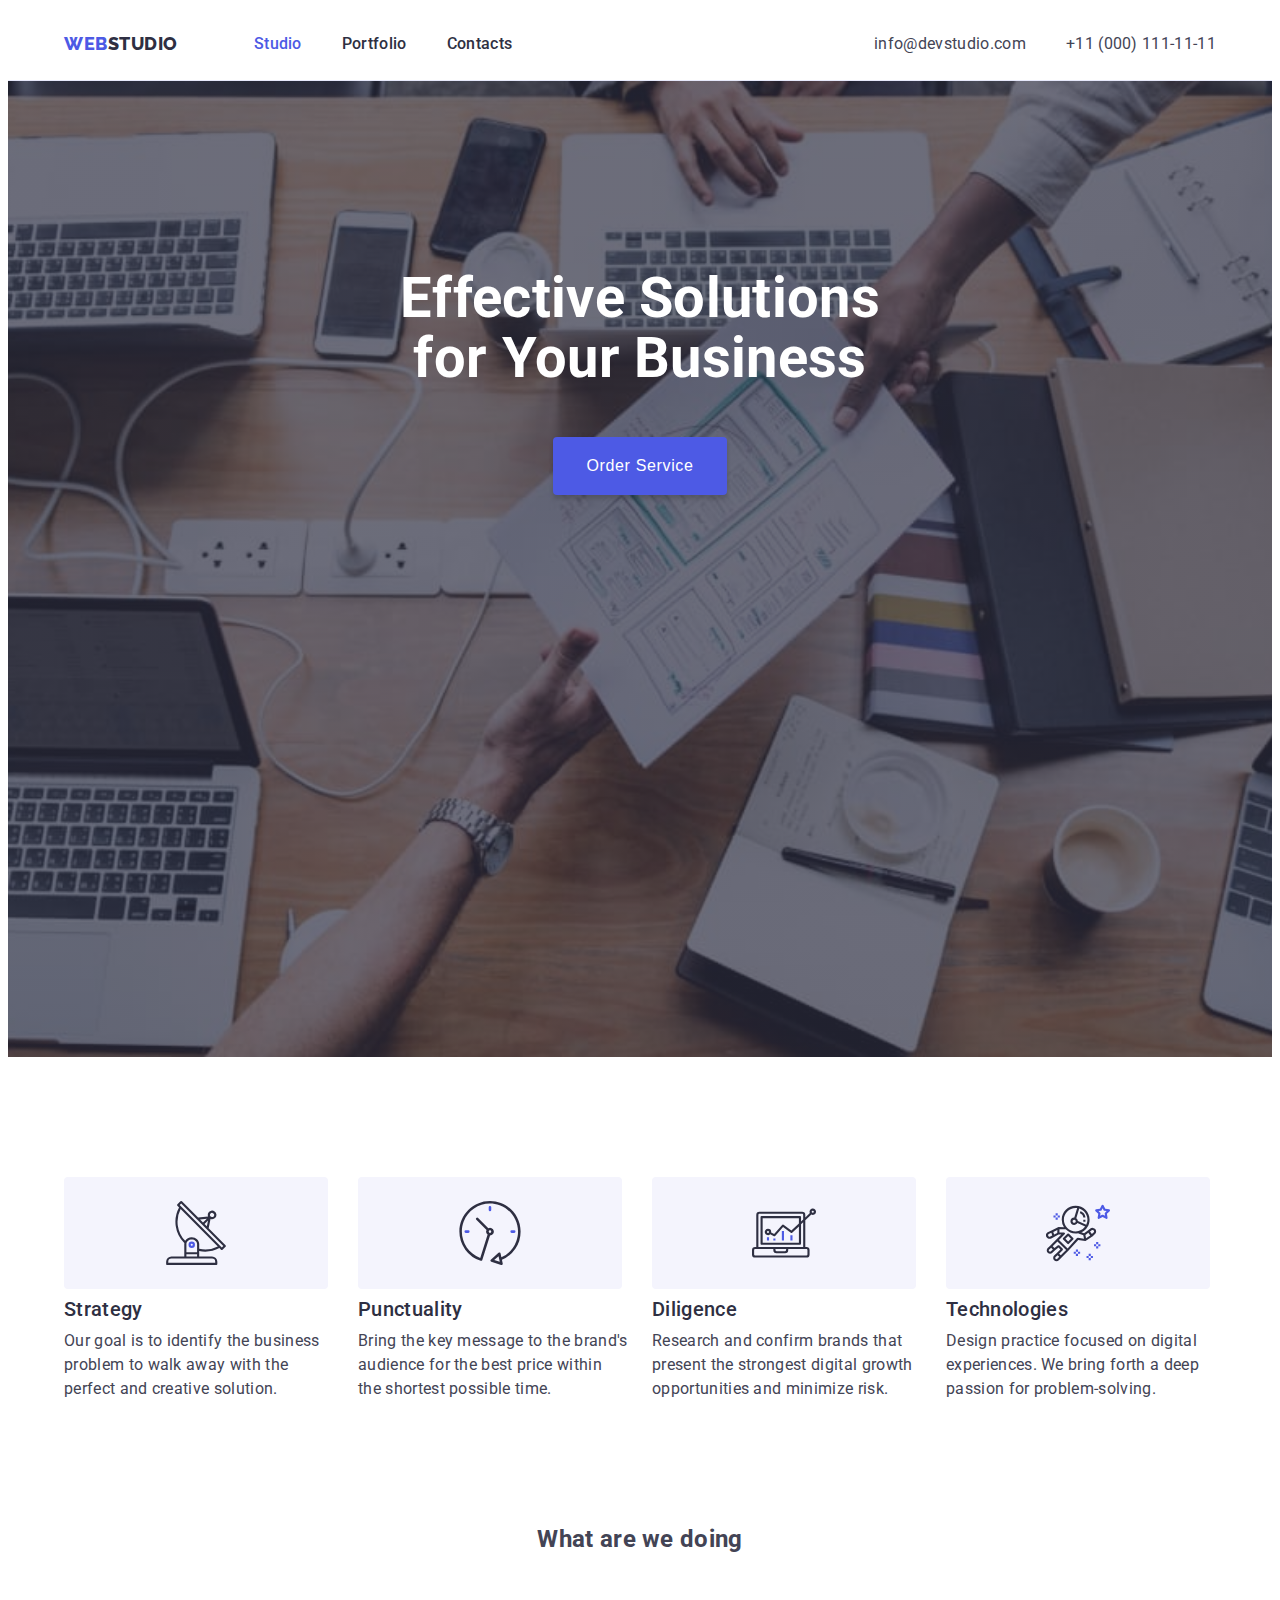
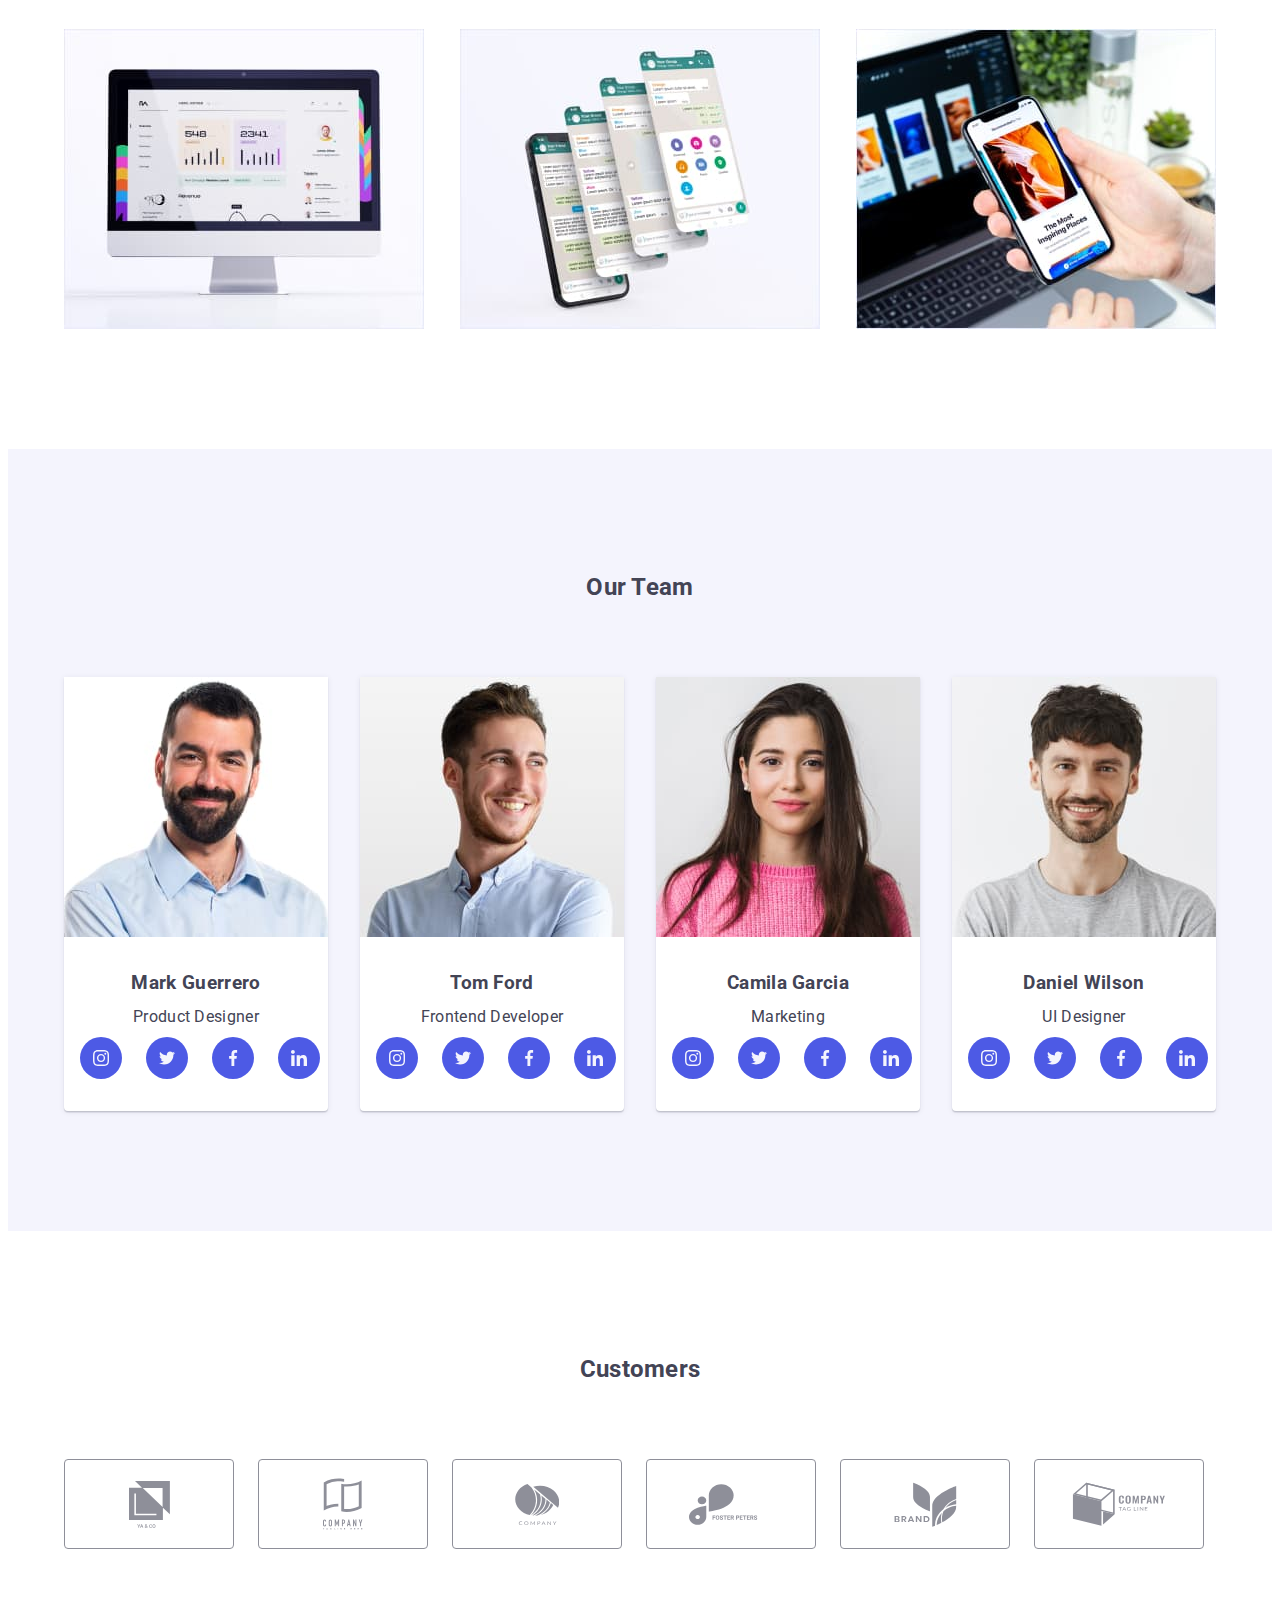
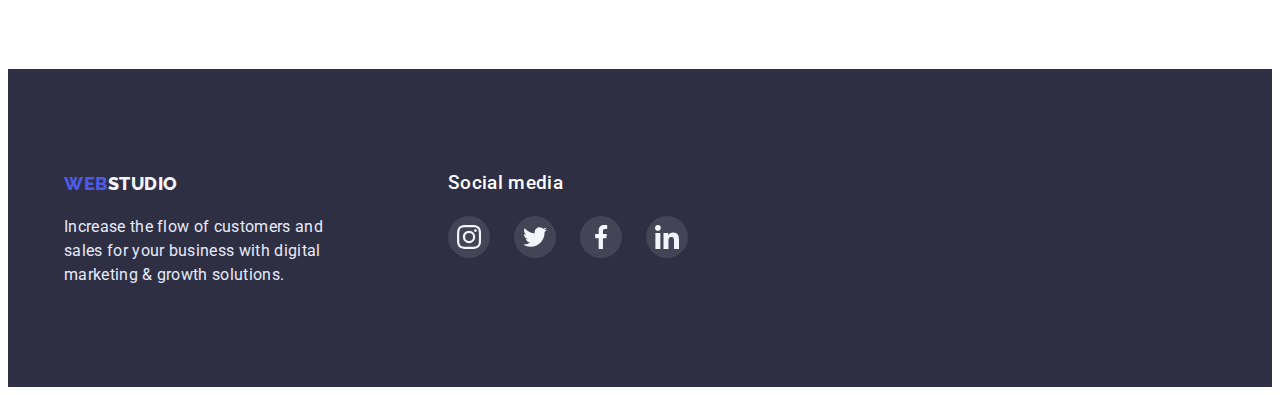
==== commit 985209c5: "1" ====
--- a/index.html
+++ b/index.html
@@ -68,11 +68,11 @@
           <h2 class="visually-hidden">Our advantages</h2>
           <ul class="features-list list">
             <li class="features-item">
-              <a href="" class="features-link">
+              <div class="features-icon">
                 <svg width="64" height="64">
                   <use href="./images/icons.svg#icon-antenna"></use>
                 </svg>
-              </a>
+              </div>
               <h3 class="features-title">Strategy</h3>
               <p class="features-text">
                 Our goal is to identify the business problem to walk away with
@@ -80,11 +80,11 @@
               </p>
             </li>
             <li class="features-item">
-              <a href="" class="features-link">
+              <div class="features-icon">
                 <svg width="64" height="64">
                   <use href="./images/icons.svg#icon-clock"></use>
                 </svg>
-              </a>
+              </div>
               <h3 class="features-title">Punctuality</h3>
               <p class="features-text">
                 Bring the key message to the brand's audience for the best price
@@ -92,11 +92,11 @@
               </p>
             </li>
             <li class="features-item">
-              <a href="" class="features-link">
+              <div class="features-icon">
                 <svg width="64" height="64">
                   <use href="./images/icons.svg#icon-diagram"></use>
                 </svg>
-              </a>
+              </div>
               <h3 class="features-title">Diligence</h3>
               <p class="features-text">
                 Research and confirm brands that present the strongest digital
@@ -104,11 +104,11 @@
               </p>
             </li>
             <li class="features-item">
-              <a href="" class="features-link">
+              <div class="features-icon">
                 <svg width="64" height="64">
                   <use href="./images/icons.svg#icon-astronaut"></use>
                 </svg>
-              </a>
+              </div>
               <h3 class="features-title">Technologies</h3>
               <p class="features-text">
                 Design practice focused on digital experiences. We bring forth a
@@ -141,7 +141,7 @@
           <h2 class="team-title">Our Team</h2>
           <ul class="team-list list">
             <li class="team-item">
-              <img src="./images/photo1.jpg" alt="man with a beard"width="264"/>
+              <img src="./images/photo1.jpg" alt="man with a beard" width="264"/>
               <div class="description">
                 <h3 class="team-title-name">Mark Guerrero</h3>
                 <p class="team-text">Product Designer</p>
@@ -313,42 +313,42 @@
           <h2 class="customers-title">Customers</h2>
           <ul class="customers-list list">
             <li class="customers-item">
-              <a class="customers-link logo-one link" href="">
+              <a class="customers-link link" href="">
                 <svg width="41" height="47">
                   <use href="./images/icons.svg#icon-client1"></use>
                 </svg>
               </a>
             </li>
             <li class="customers-item">
-              <a class="customers-link logo-two link" href="">
+              <a class="customers-link link" href="">
                 <svg width="40" height="52">
                   <use href="./images/icons.svg#icon-client2"></use>
                 </svg>
               </a>
             </li>
             <li class="customers-item">
-              <a class="customers-link logo-three link" href="">
+              <a class="customers-link link" href="">
                 <svg width="44" height="41">
                   <use href="./images/icons.svg#icon-client3"></use>
                 </svg>
               </a>
             </li>
             <li class="customers-item">
-              <a class="customers-link logo-four link" href="">
+              <a class="customers-link link" href="">
                 <svg width="84" height="41">
                   <use href="./images/icons.svg#icon-client4"></use>
                 </svg>
               </a>
             </li>
             <li class="customers-item">
-              <a class="customers-link logo-five link" href="">
+              <a class="customers-link link" href="">
                 <svg width="63" height="45">
                   <use href="./images/icons.svg#icon-client5"></use>
                 </svg>
               </a>
             </li>
             <li class="customers-item">
-              <a class="customers-link logo-six link" href="">
+              <a class="customers-link link" href="">
                 <svg width="94" height="44">
                   <use href="./images/icons.svg#icon-client6"></use>
                 </svg>
--- a/css/style.css
+++ b/css/style.css
@@ -161,6 +161,10 @@
   border-radius: 4px;
   box-shadow: 0px 4px 4px rgba(0, 0, 0, 0.15);
 }
+.hero-btn:hover,
+.hero-btn:focus {
+  background-color: #404BBF;
+}
 
 /* ----- Features ----- */
 
@@ -187,15 +191,15 @@
 .features-item {
   width: calc(100% / 4);
 }
-.features-link {
-  display: block;
+.features-icon {
+  display: flex;
   width: 264px;
   height: 112px;
-  padding-top: 24px;
   margin-bottom: 8px;
 
-  text-align: center;
-
+  justify-content: center;
+  align-items: center;
+  
   background-color: #F4F4FD;
   border-radius: 4px;
 }
@@ -272,16 +276,21 @@
   gap: 24px;
 }
 .social-link {
-  display: block;
+  display: flex;
   width: 40px;
   height: 40px;
-  padding-top: 10px;
+  justify-content: center;
+  align-items: center;
 
   border: 1px solid transparent;
   border-radius: 50%;
 
   background-color: var(--accent-color);
 }
+.social-link:hover,
+.social-link:focus {
+  background-color: #404BBF;
+}
 
 /* ----- Customers ----- */
 
@@ -297,25 +306,25 @@
   gap: 24px;
 }
 .customers-link {
-  display: block;
+  display: flex;
   width: 168px;
   height: 88px;
-  /* padding-top: 23px; */
+
+  justify-content: center;
+  align-items: center;
+  color: #8E8F99;
 
   border: 1px solid #8E8F99;
   border-radius: 4px;
 }
-.customers-link.logo-one,
-.customers-link.logo-five,
-.customers-link.logo-six {
-  padding-top: 23px;
-}
-.customers-link.logo-two {
-  padding-top: 19px;
-}
-.customers-link.logo-three,
-.customers-link.logo-four {
-  padding-top: 25px;
+.customers-link:hover,
+.customers-link:focus {
+  color: #404BBF;
+
+  border: 1px solid #404BBF;
+}
+.customers-link > svg {
+  fill: currentColor;
 }
 
 /* ----- Footer ----- */
@@ -354,13 +363,12 @@
   color: #ffffff;
   font-weight: 500;
 }
-.social-list {
-  text-align: center;
-}
 .social-network .social-link {
-  padding-top: 8px;
-
   background-color: rgba(255, 255, 255, 0.1);
+}
+.social-network .social-link:hover,
+.social-network .social-link:focus {
+  background-color: #31D0AA;
 }
 
 /* +++++ Porfolio Style +++++ */
@@ -373,50 +381,53 @@
 }
 .projects-filter-list {
   display: flex;
+  margin-bottom: 72px;
   justify-content: center;
-  margin-bottom: 72px;
-}
-.projects-item + .projects-item {
-  margin-left: 24px;
+  gap: 24px;
 }
 .projects-btn {
   padding: 12px 24px;
 
-  border: 1px solid #e7e9fc;
+  color: var(--accent-color);
+  background-color: #F4F4FD;
+  border: 1px solid #E7E9FC;
   border-radius: 4px;
-  
-  background-color: #e7e9fc;
-  color: var(--accent-color);
 }
 .projects-btn:hover,
 .projects-btn:focus {
+  color: #ffffff;
   background-color: var(--accent-color);
-  color: #ffffff;
+
+  border: 1px solid transparent;
+  box-shadow: 0px 3px 1px rgba(0, 0, 0, 0.1),
+  0px 2px 1px rgba(0, 0, 0, 0.08),
+  0px 2px 2px rgba(0, 0, 0, 0.12);
 }
 .projects-list {
   display: flex;
   flex-wrap: wrap;
+  gap: 48px 24px;
 }
 .projects-card-item {
   display: block;
   width: calc((100% - 48px) / 3);
-  margin-right: 24px;
-  margin-bottom: 48px;
-}
-.projects-card-item:nth-child(3n) {
-  margin-right: 0;
-}
-.projects-card-item:nth-last-child(-n+3) {
-  margin-bottom: 0;
+  
+  box-shadow: 0px 1px 6px rgba(46, 47, 66, 0.08);
+}
+.projects-card-item:hover,
+.projects-card-item:focus {
+  box-shadow: 0px 1px 6px rgba(46, 47, 66, 0.08),
+  0px 1px 1px rgba(46, 47, 66, 0.16),
+  0px 2px 1px rgba(46, 47, 66, 0.08);
 }
 .projects-card-item .description {
   padding-top: 32px;
+  padding-bottom: 32px;
   padding-left: 16px;
-  padding-bottom: 32px;
-
-  border-left: 1px solid #E7E9FC;
+
   border-right: 1px solid #E7E9FC;
   border-bottom: 1px solid #E7E9FC;
+  border-left: 1px solid #E7E9FC;
 }
 .projects-link {
   color: var(--title-text-color);
